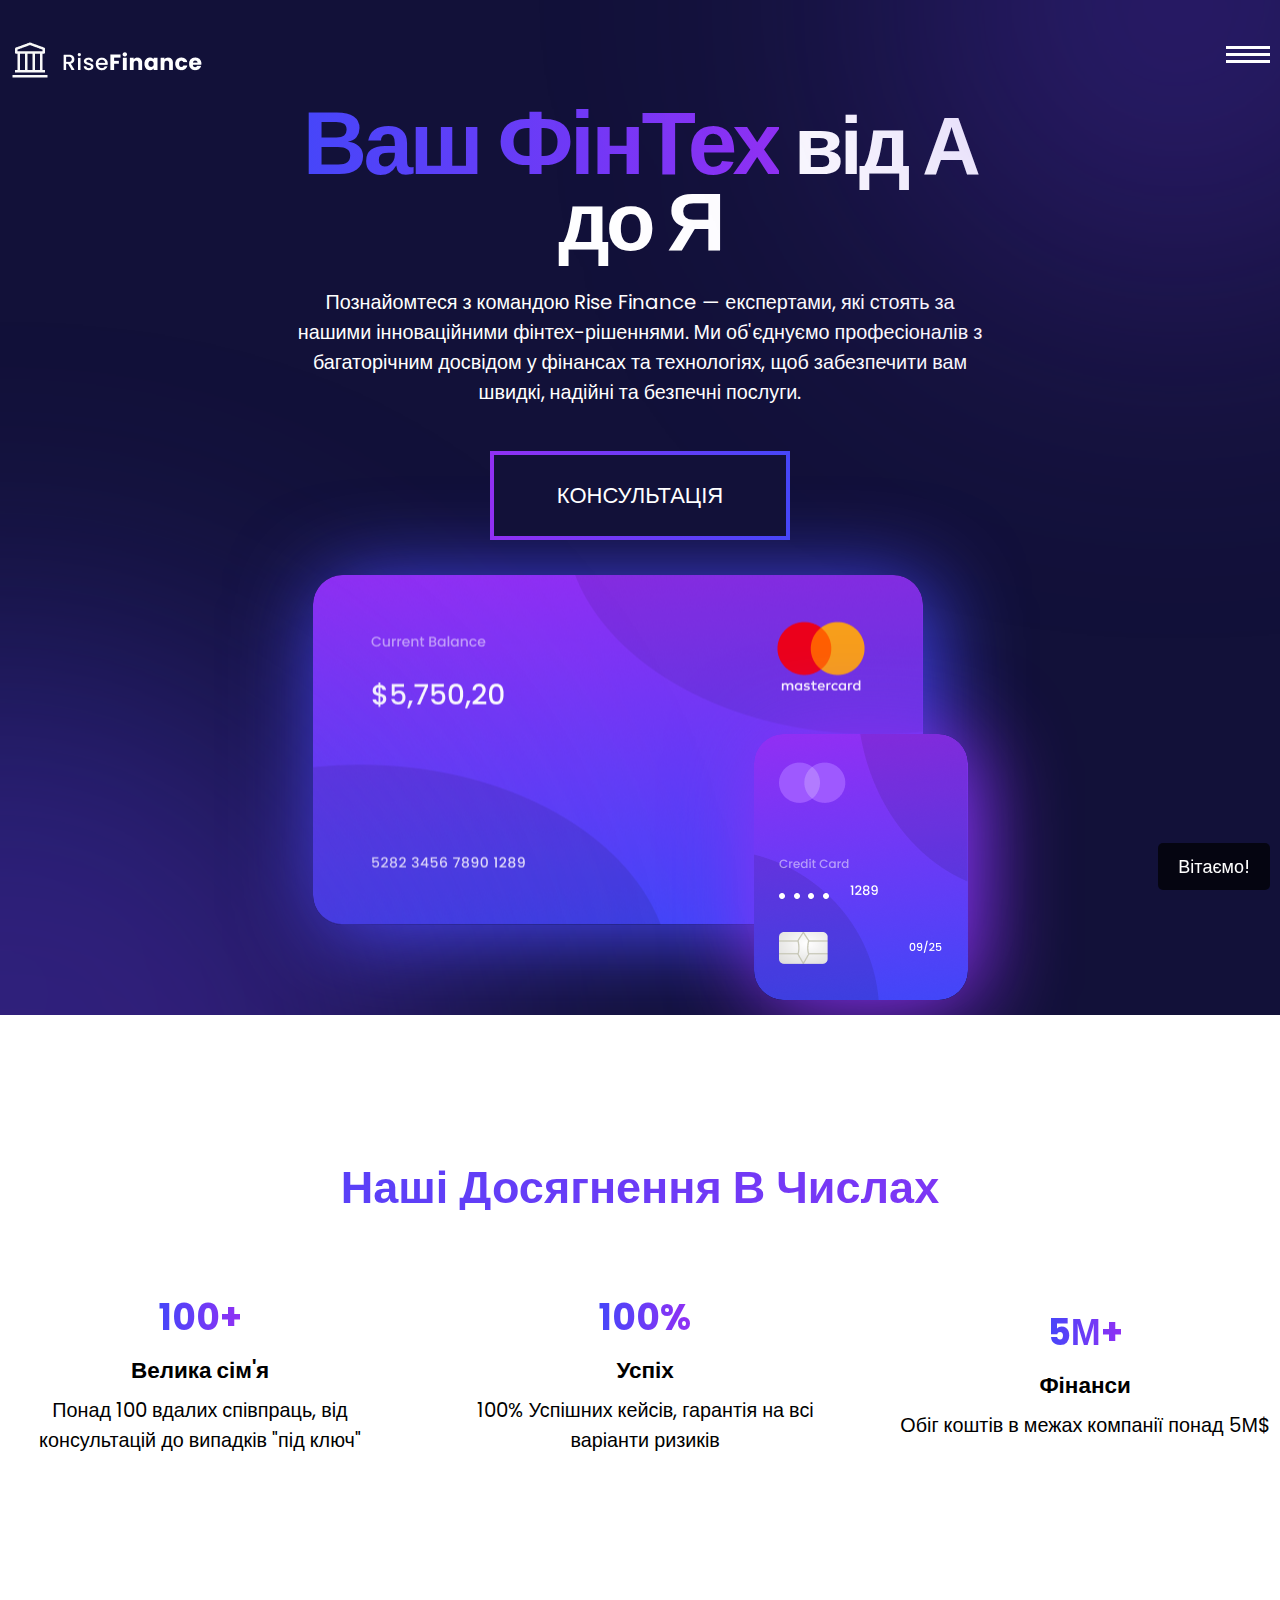
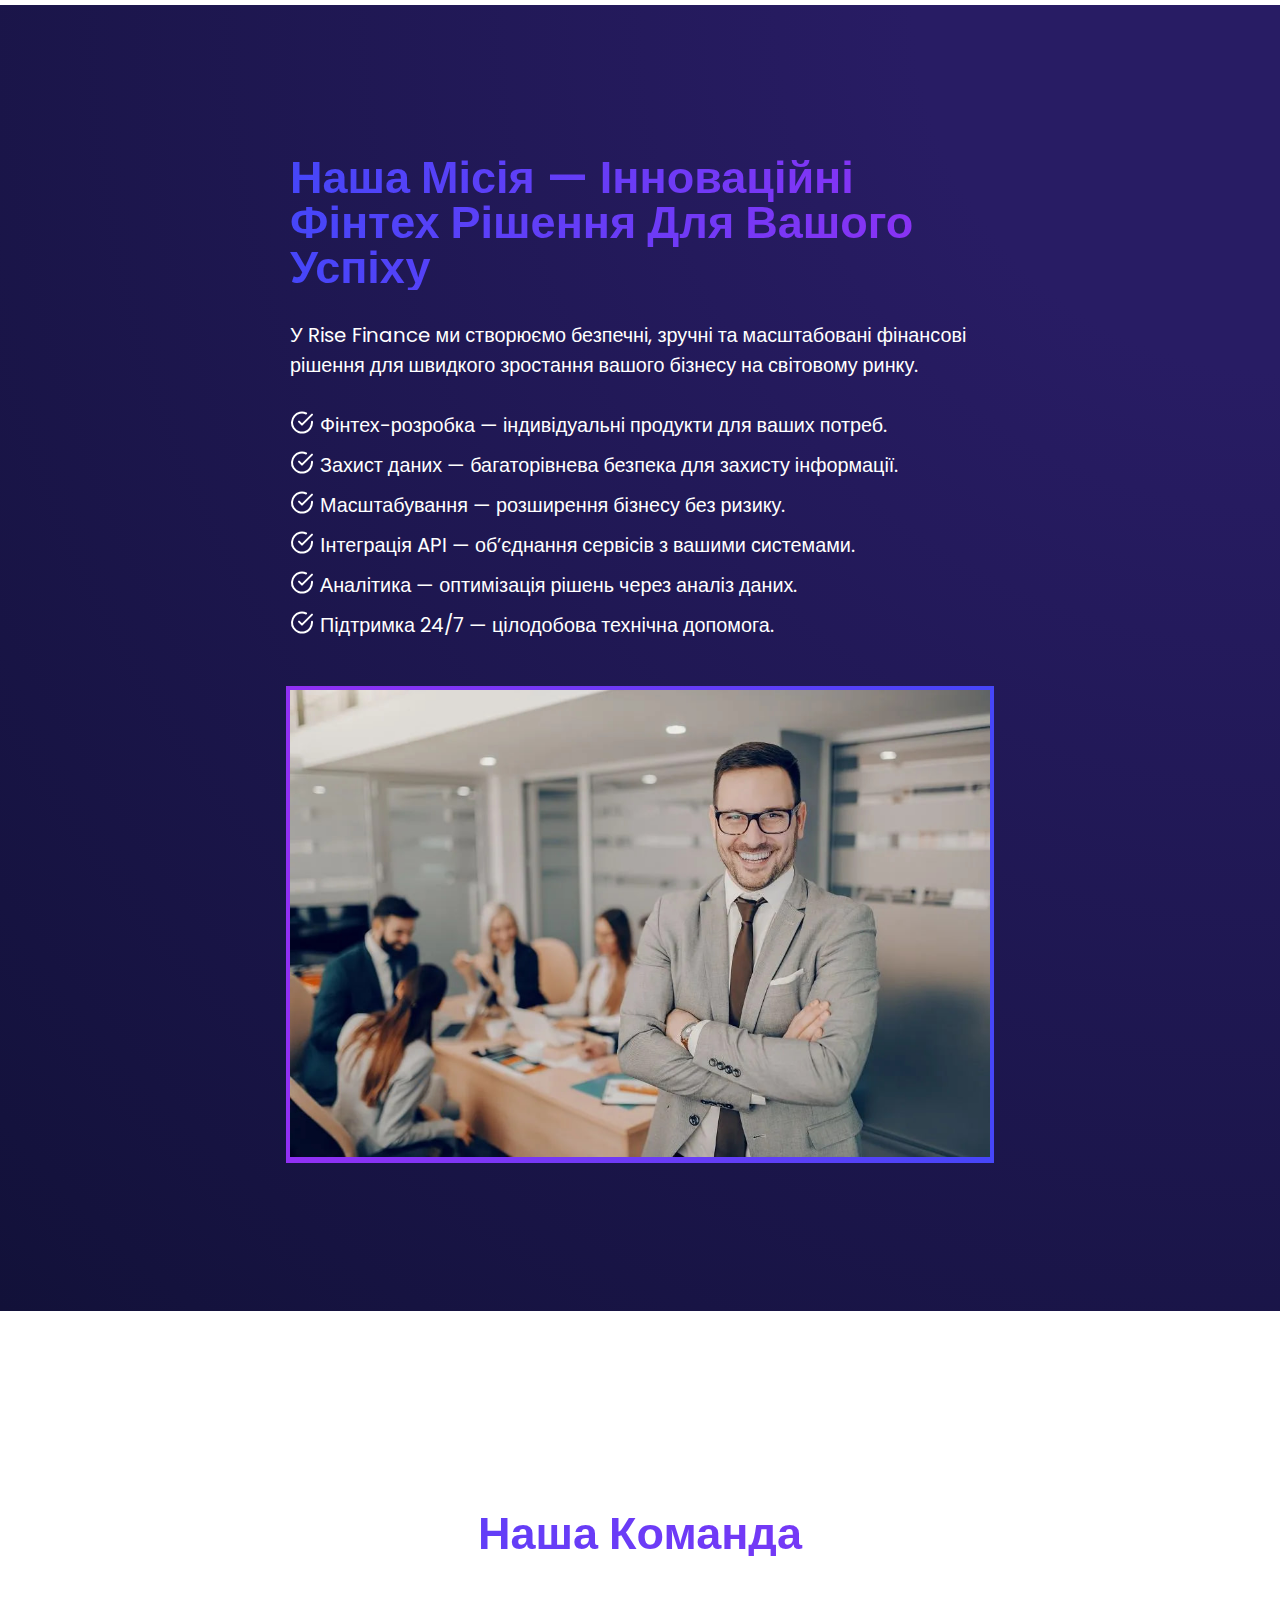
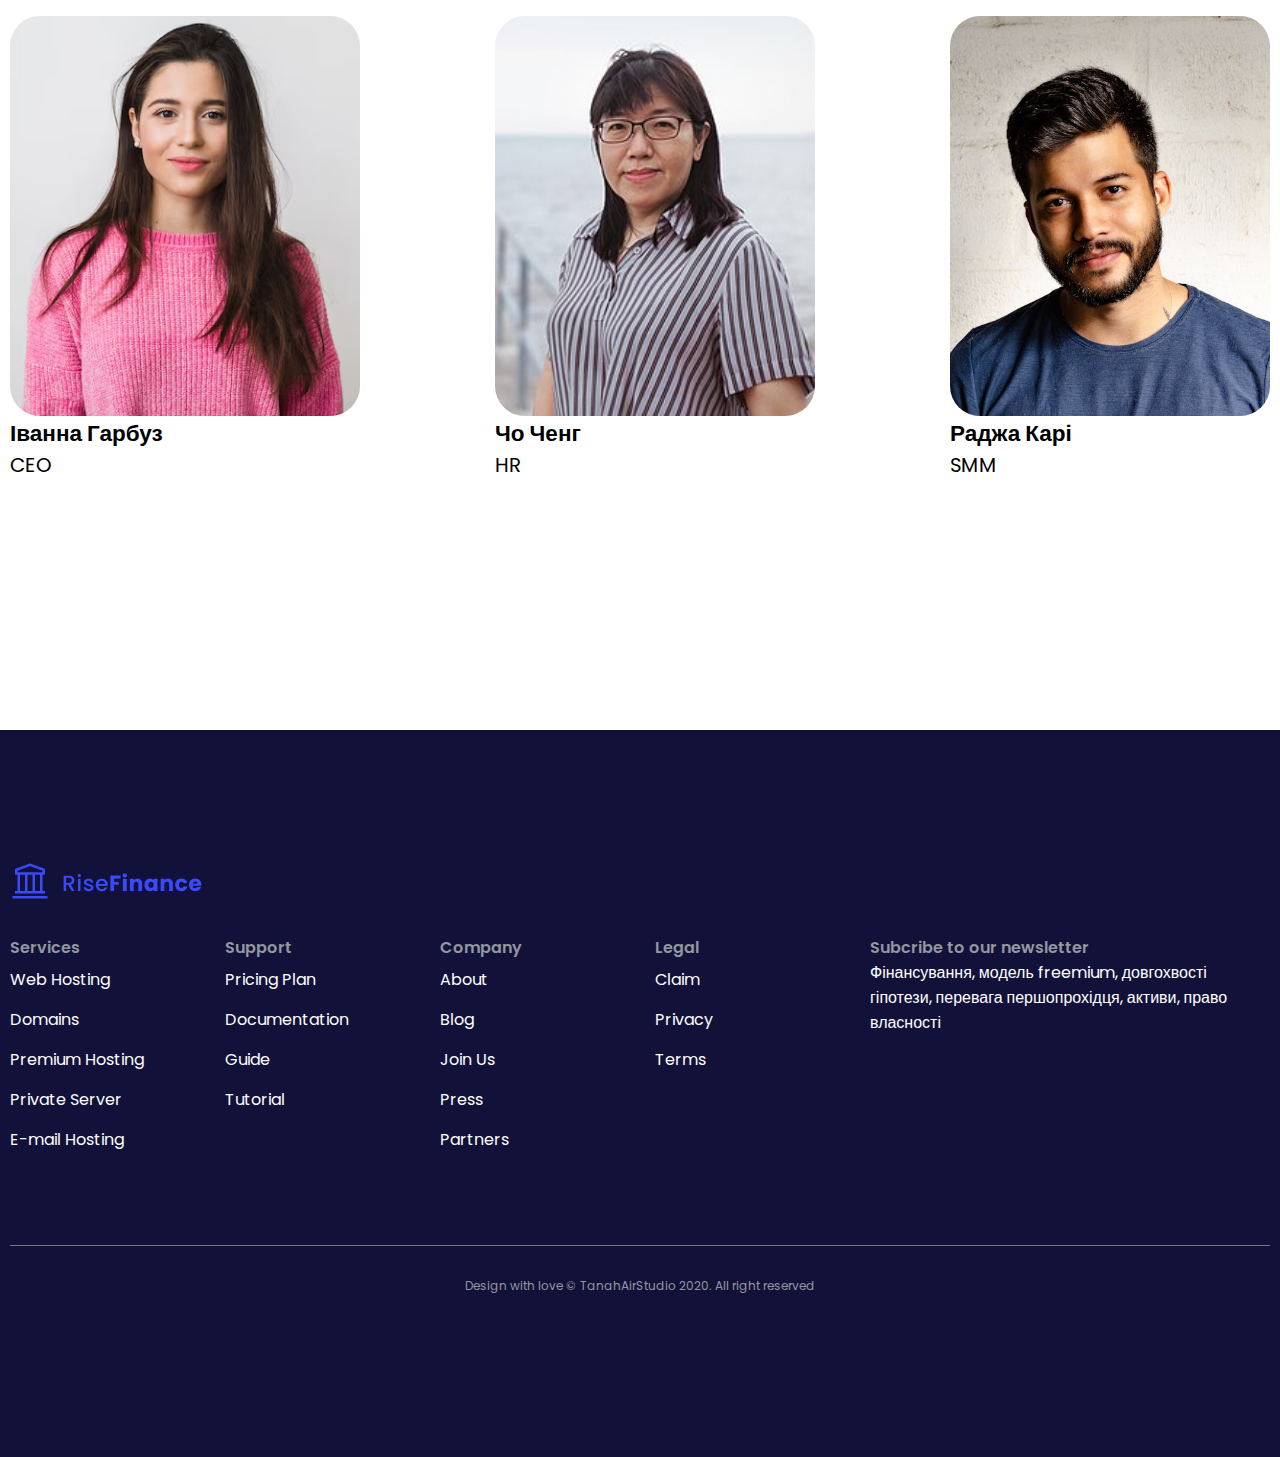
==== about.html @ 90b44704 "Add files via upload" ====
<!DOCTYPE html>
<html lang="uk">
<head>
    <meta charset="UTF-8">
    <meta name="viewport" content="width=device-width, initial-scale=1.0">
    <meta http-equiv="X-UA-Compatible" content="IE=edge">
    <meta
        name="description"
        content="На цій сторінці розміщена інформація про команду RiseFinance" />
    <link rel="stylesheet" href="styles/style.css">
    <link rel="stylesheet" href="https://cdn.jsdelivr.net/npm/swiper@11/swiper-bundle.min.css" />
    <link rel = "icon" type = "image/png" href = "favicon.ico">
    <title>RiseFinance - About</title>
</head>
<body>
    <nav class="nav-scroll">
        <div class="container">
            <img src="images/logo.png" alt="Logo of the RiseFinance" class="logo">
            <div class="burger">
                <svg>
                    <use height="17" width="44" class="burger-icon" href="images/icons.svg#burger"/>
                </svg>
            </div>
        </div>
        <ul class="nav-links">
            <li>
                <a href="index.html">
                    Home
                </a>
            </li>
            <li>
                <a href="about.html">
                    About
                </a>
            </li>
            <li>
                <a href="contacts.html">
                    Contacts
                </a>
            </li>
        </ul>
    </nav>
    <header>
        <div class="container">
            <div class="content">
                <h1><span class="highlight">Ваш ФінТех</span> від А до Я</h1>
                <p>Познайомтеся з командою Rise Finance — експертами, які стоять за нашими інноваційними фінтех-рішеннями. Ми об'єднуємо професіоналів з багаторічним досвідом у фінансах та технологіях, щоб забезпечити вам швидкі, надійні та безпечні послуги.</p>
                <a href="#" class="btn">консультація</a>
            </div>
            <div class="cards"></div>
        </div>
    </header>
    <main>
        <section id="numbers">
            <h2 class="highlight">Наші досягнення в числах</h2>
            <div class="container">
                <div class="card">
                    <p class="big-num highlight">100+</p>
                    <h4>Велика сім'я</h4>
                    <p>Понад 100 вдалих співпраць, від консультацій до випадків "під ключ"</p>
                </div>
                <div class="card">
                    <p class="big-num highlight">100%</p>
                    <h4>Успіх</h4>
                    <p>100% Успішних кейсів, гарантія на всі варіанти ризиків</p>
                </div>
                <div class="card">
                    <p class="big-num highlight">5М+</p>
                    <h4>Фінанси</h4>
                    <p>Обіг коштів в межах компанії понад 5М$</p>
                </div>
            </div>
        </section>
        <section id="mission">
            <div class="container">
                <div class="content">
                    <h2 class="highlight">Наша Місія — Інноваційні Фінтех Рішення для Вашого Успіху</h2>
                    <p>У Rise Finance ми створюємо безпечні, зручні та масштабовані фінансові рішення для швидкого зростання вашого бізнесу на світовому ринку.</p>
                    <ul>
                        <li>Фінтех-розробка — індивідуальні продукти для ваших потреб.</li>
                        <li>Захист даних — багаторівнева безпека для захисту інформації.</li>
                        <li>Масштабування — розширення бізнесу без ризику.</li>
                        <li>Інтеграція API — об’єднання сервісів з вашими системами.</li>
                        <li>Аналітика — оптимізація рішень через аналіз даних.</li>
                        <li>Підтримка 24/7 — цілодобова технічна допомога.</li>
                    </ul>
                </div>
                <div class="image-wrapper">
                    <img src="images/manage.jpg" alt="Наш менеджер Іван Котляревський">
                </div>
            </div>
        </section>
        <section id="team">
            <h2 class="highlight">Наша Команда</h2>
            <div class="container">
                <div class="card">
                    <div class="image-wrapper">
                        <img src="images/ivanna.avif" alt="Наша CEO Іванна Гарбуз">
                    </div>
                    <h4>Іванна Гарбуз</h4>
                    <p>CEO</p>
                </div>
                <div class="card">
                    <div class="image-wrapper">
                        <img src="images/cho.jpg" alt="Наша HR Чо Ченг">
                    </div>
                    <h4>Чо Ченг</h4>
                    <p>HR</p>
                </div>
                <div class="card">
                    <div class="image-wrapper">
                        <img src="images/raga.jpeg" alt="Наш SMM Раджа Карі">
                    </div>
                    <h4>Раджа Карі</h4>
                    <p>SMM</p>
                </div>
            </div>
        </section>
        <div class="indicator">
            <span id="indicator-text">Вітаємо!</span>
        </div>
    </main>
    <footer>
        <div class="container">
            <img src="images/logo_dark.png" alt="logo of RiseFinance">
            <div class="footer-table">
                <div class="col">
                    <p class="col-head">Services</p>
                    <a href="">Web Hosting</a>
                    <a href="">Domains</a>
                    <a href="">Premium Hosting</a>
                    <a href="">Private Server</a>
                    <a href="">E-mail Hosting</a>
                </div>
                <div class="col">
                    <p class="col-head">Support</p>
                    <a href="">Pricing Plan</a>
                    <a href="">Documentation</a>
                    <a href="">Guide</a>
                    <a href="">Tutorial</a>
                </div>
                <div class="col">
                    <p class="col-head">Company</p>
                    <a href="">About</a>
                    <a href="">Blog</a>
                    <a href="">Join Us</a>
                    <a href="">Press</a>
                    <a href="">Partners</a>
                </div>
                <div class="col">
                    <p class="col-head">Legal</p>
                    <a href="">Claim</a>
                    <a href="">Privacy</a>
                    <a href="">Terms</a>
                </div>
                <div class="col">
                    <p class="col-head">Subcribe to our newsletter</p>
                    <p>Фінансування, модель freemium, довгохвості гіпотези, перевага першопрохідця, активи, право власності</p>
                </div>
            </div>
            <p class="copyright">
                Design with love © TanahAirStudio 2020. All right reserved
            </p>
        </div>
    </footer>
    <script src="js/script.js"></script>
</body>
</html>
---- styles/style.css ----
@import url("https://fonts.googleapis.com/css2?family=DM+Sans:ital,opsz,wght@0,9..40,100..1000;1,9..40,100..1000&family=Josefin+Sans:ital,wght@0,100..700;1,100..700&family=Montserrat:ital,wght@0,100..900;1,100..900&family=PT+Sans:ital,wght@0,400;0,700;1,400;1,700&family=Poppins:ital,wght@0,100;0,200;0,300;0,400;0,500;0,600;0,700;0,800;0,900;1,100;1,200;1,300;1,400;1,500;1,600;1,700;1,800;1,900&family=Roboto+Serif:ital,opsz,wght@0,8..144,100..900;1,8..144,100..900&display=swap");
.logo {
  max-width: 201px;
  width: 80%;
}

nav {
  z-index: 1000;
  position: fixed;
  top: 0;
  right: 0;
  left: 0;
  padding: 30px 0;
  height: 100px;
  -webkit-transition: 0.5s all ease-in-out;
  transition: 0.5s all ease-in-out;
  color: #fff;
}
nav .container {
  display: -webkit-box;
  display: -ms-flexbox;
  display: flex;
  -webkit-box-pack: justify;
      -ms-flex-pack: justify;
          justify-content: space-between;
  -webkit-box-align: center;
      -ms-flex-align: center;
          align-items: center;
}

.scrolled {
  background-color: #121139;
}

.nav-links {
  position: absolute;
  height: 100vh;
  top: 100px;
  right: 0;
  display: -webkit-box;
  display: -ms-flexbox;
  display: flex;
  -webkit-box-orient: vertical;
  -webkit-box-direction: normal;
      -ms-flex-direction: column;
          flex-direction: column;
  -webkit-box-align: center;
      -ms-flex-align: center;
          align-items: center;
  -webkit-box-pack: center;
      -ms-flex-pack: center;
          justify-content: center;
  gap: 20px;
  width: 25%;
  max-width: 250px;
  min-width: 200px;
  border-radius: 20px;
  -webkit-transform: translateX(100%);
          transform: translateX(100%);
  -webkit-transition: -webkit-transform 0.5s ease-in;
  transition: -webkit-transform 0.5s ease-in;
  transition: transform 0.5s ease-in;
  transition: transform 0.5s ease-in, -webkit-transform 0.5s ease-in;
  list-style: none;
}
.nav-links li {
  opacity: 0;
}
.nav-links a {
  color: #fff;
  text-decoration: none;
  font-size: 20px;
}

.burger {
  display: block;
  cursor: pointer;
  max-height: 40px;
}
.burger svg {
  max-height: 24px;
  max-width: 44px;
}

.nav-active {
  -webkit-transform: translateX(0%);
          transform: translateX(0%);
  z-index: 100;
  background-color: rgba(18, 17, 57, 0.3);
  -webkit-backdrop-filter: blur(50px);
          backdrop-filter: blur(50px);
  -webkit-box-shadow: 0px 0px 60px 10px rgba(18, 17, 57, 0.8);
          box-shadow: 0px 0px 60px 10px rgba(18, 17, 57, 0.8);
}
.nav-active li {
  opacity: 1;
}

* {
  padding: 0;
  margin: 0;
  -webkit-box-sizing: border-box;
          box-sizing: border-box;
}

html {
  font-size: 9px;
  overflow-x: hidden;
}

body {
  overflow-x: hidden;
  font-family: "Poppins", sans-serif;
}

.container {
  max-width: 152rem;
  margin: 0 auto;
  padding: 10px;
}

h1 {
  font-size: 9rem;
  line-height: 8.5rem;
  letter-spacing: -0.4rem;
  font-weight: 600;
}
h1 .highlight {
  font-size: 9.9rem;
}

h2 {
  font-size: 5rem;
  line-height: 5rem;
  font-weight: 600;
  text-transform: capitalize;
}

h3 {
  font-size: 3rem;
  font-weight: 600;
}

h4 {
  font-size: 2.5rem;
  font-weight: 600;
}

p, li {
  font-size: 2.2rem;
}

.btn {
  z-index: 100;
  display: inline-block;
  position: relative;
  text-decoration: none;
  color: #fff;
  font-size: 22px;
  text-transform: uppercase;
  padding: 24px 63px;
  margin: 10px auto;
}
.btn::before {
  display: block;
  position: absolute;
  top: -4px;
  left: -4px;
  right: -4px;
  bottom: -4px;
  z-index: -3;
  content: "";
  background: -webkit-gradient(linear, right top, left top, from(#4646F9), to(#9130F4));
  background: linear-gradient(-90deg, #4646F9, #9130F4);
}
.btn::after {
  position: absolute;
  top: 0;
  left: 0;
  z-index: -2;
  content: "";
  width: 100%;
  height: 100%;
  background-color: #121139;
}

.submit {
  position: relative;
  width: 250px;
  height: 60px;
}
.submit input {
  position: relative;
  z-index: 100;
  width: 100%;
  height: 100%;
  background-color: transparent;
  border: none;
  outline: none;
  color: #fff;
  font-size: 24px;
}
.submit::before {
  display: block;
  position: absolute;
  top: -4px;
  left: -4px;
  right: -4px;
  bottom: -4px;
  z-index: -3;
  content: "";
  background: -webkit-gradient(linear, right top, left top, from(#4646F9), to(#9130F4));
  background: linear-gradient(-90deg, #4646F9, #9130F4);
}
.submit::after {
  position: absolute;
  top: 0;
  left: 0;
  z-index: 1;
  color: #fff;
  content: "";
  width: 100%;
  height: 100%;
  background-color: #121139;
}

header {
  background-color: #121139;
  position: relative;
  min-height: 1000px;
  color: #fff;
  overflow: hidden;
}
header::after {
  content: "";
  position: absolute;
  display: none;
  width: 881px;
  height: 881px;
  background: linear-gradient(177.23deg, rgba(66, 62, 224, 0.4) -13.49%, rgba(129, 45, 226, 0.4) 109.75%);
  -webkit-filter: blur(150px);
          filter: blur(150px);
  border-radius: 50%;
  bottom: -50%;
  -webkit-transform: translateX(-50%);
          transform: translateX(-50%);
}
header::before {
  content: "";
  position: absolute;
  display: none;
  width: 510px;
  height: 510px;
  background: linear-gradient(177.23deg, rgba(66, 62, 224, 0.4) -13.49%, rgba(129, 45, 226, 0.4) 109.75%);
  -webkit-filter: blur(185.5px);
          filter: blur(185.5px);
  border-radius: 50%;
  top: 0;
  right: 0;
  -webkit-transform: translate(30%, -50%);
          transform: translate(30%, -50%);
}
header .container {
  padding-top: 100px;
  min-height: 1015px;
  display: -webkit-box;
  display: -ms-flexbox;
  display: flex;
  -webkit-box-align: center;
      -ms-flex-align: center;
          align-items: center;
  -ms-flex-wrap: wrap;
      flex-wrap: wrap;
  gap: 20px;
  -webkit-box-pack: center;
      -ms-flex-pack: center;
          justify-content: center;
}
header .container .content {
  width: 100%;
  max-width: 700px;
  text-align: center;
}
header .container .content p {
  margin: 26px 0 38px;
}
header .container .cards {
  width: 655px;
  height: 425px;
  position: relative;
}
header .container .cards::before {
  content: "";
  display: block;
  position: absolute;
  top: 0;
  left: 0;
  width: 610px;
  height: 350px;
  border-radius: 30px;
  background: url(../images/card-lg.png);
  background-repeat: no-repeat;
  background-position: center;
  -webkit-box-shadow: 9px 9px 90px 0px #4646F9;
          box-shadow: 9px 9px 90px 0px #4646F9;
}
header .container .cards::after {
  content: "";
  display: block;
  position: absolute;
  bottom: 0;
  right: 0;
  width: 214px;
  height: 266px;
  border-radius: 30px;
  background: url(../images/card-sm.png);
  background-repeat: no-repeat;
  background-position: center;
  -webkit-box-shadow: 9px 9px 90px 0px #9130F4;
          box-shadow: 9px 9px 90px 0px #9130F4;
}

.partners {
  width: 100%;
  display: -webkit-box;
  display: -ms-flexbox;
  display: flex;
  -ms-flex-wrap: wrap;
      flex-wrap: wrap;
  -webkit-box-pack: justify;
      -ms-flex-pack: justify;
          justify-content: space-between;
  gap: 20px;
  margin-bottom: 115px;
}
.partners :nth-child(1) {
  width: 236px;
  height: 60px;
  background-position: -10px -10px;
}
.partners :nth-child(2) {
  width: 100px;
  height: 51px;
  background-position: -10px -90px;
}
.partners :nth-child(3) {
  width: 119px;
  height: 30px;
  background-position: -10px -161px;
}
.partners :nth-child(4) {
  width: 100px;
  height: 51px;
  background-position: -130px -90px;
}
.partners div {
  background-image: url(../images/logo_sprites.png);
}

.highlight {
  background: -webkit-gradient(linear, left top, right top, from(#4646F9), to(#9130F4));
  background: linear-gradient(90deg, #4646F9, #9130F4);
  -webkit-background-clip: text;
          background-clip: text;
  color: transparent;
}

#consulting {
  text-align: center;
  overflow: hidden;
}
#consulting .container {
  display: -webkit-box;
  display: -ms-flexbox;
  display: flex;
  -webkit-box-orient: vertical;
  -webkit-box-direction: normal;
      -ms-flex-direction: column;
          flex-direction: column;
  -webkit-box-align: center;
      -ms-flex-align: center;
          align-items: center;
  gap: 34px;
  margin: 80px auto 175px;
}
#consulting .container h2 {
  max-width: 725px;
}
#consulting .container p {
  max-width: 510px;
}
#consulting .container .image-wrapper {
  width: 100%;
  max-width: 960px;
  margin-top: 20px;
  position: relative;
}
#consulting .container .image-wrapper img {
  width: 100%;
}
#consulting .container .image-wrapper::before {
  z-index: -1;
  content: "";
  display: block;
  position: absolute;
  width: 100%;
  height: 100%;
  right: -16px;
  bottom: -26px;
  background: linear-gradient(177.23deg, #423EE0 -13.49%, #812DE2 109.75%);
  -webkit-filter: blur(45px);
          filter: blur(45px);
  border-radius: 30px;
}

#delivering {
  position: relative;
  background-color: #121139;
  color: #fff;
  z-index: -10;
  padding: 50px 20px 125px;
  overflow: hidden;
}
#delivering::after {
  content: "";
  position: absolute;
  display: block;
  width: 1050px;
  height: 1050px;
  background: linear-gradient(177.23deg, rgba(66, 62, 224, 0.4) -13.49%, rgba(129, 45, 226, 0.4) 109.75%);
  -webkit-filter: blur(150px);
          filter: blur(150px);
  border-radius: 50%;
  top: -50%;
  right: 0;
  -webkit-transform: translateX(40%);
          transform: translateX(40%);
}
#delivering h2 {
  max-width: 665px;
  text-align: center;
  margin: 50px auto;
}
#delivering h3 {
  letter-spacing: -0.4rem;
}
#delivering .container {
  display: -webkit-box;
  display: -ms-flexbox;
  display: flex;
  -ms-flex-wrap: wrap;
      flex-wrap: wrap;
  -webkit-box-pack: center;
      -ms-flex-pack: center;
          justify-content: center;
  -webkit-box-align: center;
      -ms-flex-align: center;
          align-items: center;
}
#delivering .container .image-wrapper {
  border-radius: 30px;
  max-width: 360px;
  width: 100%;
  -webkit-box-shadow: 9px 9px 90px 0px #9130F4;
          box-shadow: 9px 9px 90px 0px #9130F4;
  margin: 20px auto;
}
#delivering .container .image-wrapper img {
  width: 100%;
}
#delivering .container .content {
  max-width: 820px;
  padding: 0 70px;
}
#delivering .container .content p {
  margin: 22px 0 80px;
}
#delivering .container .content ol {
  counter-reset: item;
  display: -webkit-box;
  display: -ms-flexbox;
  display: flex;
  -webkit-box-orient: vertical;
  -webkit-box-direction: normal;
      -ms-flex-direction: column;
          flex-direction: column;
  gap: 80px;
  -webkit-box-align: center;
      -ms-flex-align: center;
          align-items: center;
  -ms-flex-wrap: wrap;
      flex-wrap: wrap;
}
#delivering .container .content ol li {
  position: relative;
  padding: 110px 0 33px;
  display: inline-block;
  text-align: center;
  width: 198px;
  height: 168px;
  background-color: #1C1A50;
  border-radius: 30px;
}
#delivering .container .content ol li svg {
  width: 70px;
  height: 70px;
  position: absolute;
  top: 16px;
  left: 50%;
  -webkit-transform: translateX(-50%);
          transform: translateX(-50%);
}
#delivering .container .content ol li::before {
  position: absolute;
  bottom: -55%;
  left: 50%;
  -webkit-transform: translateX(-50%);
          transform: translateX(-50%);
  display: inline-block;
  content: counter(item) "";
  counter-increment: item;
  font-size: 9rem;
  font-weight: 600;
  background: -webkit-gradient(linear, left top, right top, from(#4646F9), to(#9130F4));
  background: linear-gradient(90deg, #4646F9, #9130F4);
  -webkit-background-clip: text;
          background-clip: text;
  color: transparent;
}
#delivering .container .content ol li::after {
  display: block;
  position: absolute;
  top: -2px;
  left: -2px;
  right: -2px;
  bottom: -2px;
  z-index: -1;
  content: "";
  background: -webkit-gradient(linear, right top, left top, from(#4646F9), to(#9130F4));
  background: linear-gradient(-90deg, #4646F9, #9130F4);
  border-radius: 30px;
}

#cases {
  position: relative;
  padding: 135px 10px 250px;
}
#cases h2 {
  margin: 0 auto 44px;
  text-align: center;
}
#cases > p {
  text-align: center;
  margin-bottom: 136px;
}
#cases .container {
  display: -webkit-box;
  display: -ms-flexbox;
  display: flex;
  -webkit-box-pack: justify;
      -ms-flex-pack: justify;
          justify-content: space-between;
  gap: 113px;
  -webkit-box-align: center;
      -ms-flex-align: center;
          align-items: center;
  -ms-flex-wrap: wrap;
      flex-wrap: wrap;
}
#cases .container ul {
  display: -webkit-box;
  display: -ms-flexbox;
  display: flex;
  -webkit-box-orient: vertical;
  -webkit-box-direction: normal;
      -ms-flex-direction: column;
          flex-direction: column;
  gap: 40px;
  margin: 0 auto;
  width: 100%;
  max-width: 485px;
}
#cases .container ul li {
  position: relative;
  text-align: center;
  list-style: none;
  max-width: 485px;
  width: 100%;
  padding: 43px 0;
  color: #fff;
  background-color: #1C1A50;
  border-radius: 30px;
}
#cases .container ul li::after {
  display: block;
  position: absolute;
  top: -2px;
  left: -2px;
  right: -2px;
  bottom: -2px;
  z-index: -1;
  content: "";
  background: -webkit-gradient(linear, right top, left top, from(#4646F9), to(#9130F4));
  background: linear-gradient(-90deg, #4646F9, #9130F4);
  border-radius: 30px;
}
#cases .container .content {
  color: #fff;
  background: radial-gradient(circle at left bottom, rgb(40, 28, 100) 20%, rgb(18, 17, 57) 100%);
  width: 100%;
  max-width: 919px;
  padding: 50px 70px;
  border-radius: 30px;
  position: relative;
}
#cases .container .content::before {
  z-index: 100;
  content: "";
  position: absolute;
  right: 0;
  top: 50%;
  -webkit-transform: translate(50%, -50%);
          transform: translate(50%, -50%);
  display: none;
  width: 325px;
  height: 590px;
  background: url(../images/mockup.png);
  background-repeat: no-repeat;
  background-position: center;
}
#cases .container .content .btn::after {
  z-index: -1;
  background: linear-gradient(70deg, #281c64 70%, rgba(18, 17, 57, 0.9) 100%);
}
#cases .container .content p {
  margin: 60px 0;
  max-width: 480px;
}
#cases .container .content img {
  position: absolute;
  -webkit-transform: rotate(90deg) !important;
          transform: rotate(90deg) !important;
  width: 725px;
  left: 30%;
  top: 40%;
  opacity: 0.3;
}

.right-light {
  overflow: hidden;
  position: relative;
}
.right-light::after {
  opacity: 0;
  content: "";
  position: absolute;
  display: block;
  width: 940px;
  height: 940px;
  background: linear-gradient(177.23deg, rgba(66, 62, 224, 0.71) -13.49%, #4829A5 109.75%);
  -webkit-filter: blur(450px);
          filter: blur(450px);
  border-radius: 50%;
  top: 50%;
  right: 0;
  -webkit-transform: translate(50%, -50%);
          transform: translate(50%, -50%);
}

#finance {
  padding: 100px 10px 140px;
  background-color: #121139;
  color: #fff;
  position: relative;
  z-index: -1;
  overflow: hidden;
  overflow-x: hidden;
}
#finance h2 {
  text-align: center;
}
#finance p {
  max-width: 850px;
  text-align: center;
  margin: 70px auto;
}
#finance .content {
  position: relative;
  margin: 0 auto;
  width: 90%;
  height: 500px;
  display: -webkit-box;
  display: -ms-flexbox;
  display: flex;
  -webkit-box-orient: vertical;
  -webkit-box-direction: normal;
      -ms-flex-direction: column;
          flex-direction: column;
  gap: 78px;
}
#finance .content::before {
  content: url(../images/iMac.png);
  opacity: 0;
  position: absolute;
  top: 50%;
  left: 50%;
  -webkit-transform: translate(-50%, -50%);
          transform: translate(-50%, -50%);
  z-index: -1;
}
#finance .content li {
  position: absolute;
  text-align: center;
  list-style: none;
  max-width: 485px;
  width: 100%;
  padding: 43px 0;
  color: #fff;
  background-color: #1C1A50;
  border-radius: 30px;
}
#finance .content li:nth-child(1) {
  top: 0;
  right: 0;
}
#finance .content li:nth-child(2) {
  top: 191px;
  left: 0;
}
#finance .content li:nth-child(3) {
  bottom: 0;
  right: 0;
}
#finance .content li::after {
  display: block;
  position: absolute;
  top: -2px;
  left: -2px;
  right: -2px;
  bottom: -2px;
  z-index: -1;
  content: "";
  background: -webkit-gradient(linear, right top, left top, from(#4646F9), to(#9130F4));
  background: linear-gradient(-90deg, #4646F9, #9130F4);
  border-radius: 30px;
}
#finance::after {
  opacity: 0;
  content: "";
  position: absolute;
  display: block;
  width: 1250px;
  height: 1250px;
  background: linear-gradient(177.23deg, rgba(66, 62, 224, 0.71) -13.49%, #4829A5 109.75%);
  -webkit-filter: blur(450px);
          filter: blur(450px);
  border-radius: 50%;
  bottom: 0;
  left: 0;
  -webkit-transform: translate(-50%, 50%);
          transform: translate(-50%, 50%);
}

#numbers {
  text-align: center;
  padding-top: 150px;
}
#numbers .container {
  padding: 80px 10px 150px;
  display: -webkit-box;
  display: -ms-flexbox;
  display: flex;
  -webkit-box-orient: vertical;
  -webkit-box-direction: normal;
      -ms-flex-direction: column;
          flex-direction: column;
  -webkit-box-align: center;
      -ms-flex-align: center;
          align-items: center;
  gap: 20px;
  -webkit-box-pack: justify;
      -ms-flex-pack: justify;
          justify-content: space-between;
}
#numbers .container .card {
  display: -webkit-box;
  display: -ms-flexbox;
  display: flex;
  -webkit-box-orient: vertical;
  -webkit-box-direction: normal;
      -ms-flex-direction: column;
          flex-direction: column;
  gap: 8px;
  -webkit-box-align: center;
      -ms-flex-align: center;
          align-items: center;
  text-align: center;
}
#numbers .container .card .big-num {
  font-size: 4rem;
  font-weight: 700;
}
#numbers .container .card p {
  max-width: 380px;
}

#mission {
  position: relative;
  z-index: -10;
  background: radial-gradient(circle at right top, rgb(40, 28, 100) 20%, rgb(18, 17, 57) 100%);
  color: #fff;
}
#mission .container {
  display: -webkit-box;
  display: -ms-flexbox;
  display: flex;
  -webkit-box-pack: center;
      -ms-flex-pack: center;
          justify-content: center;
  -webkit-box-align: center;
      -ms-flex-align: center;
          align-items: center;
  -ms-flex-wrap: wrap;
      flex-wrap: wrap;
  gap: 50px;
  padding: 150px 10px;
}
#mission .container .content {
  max-width: 700px;
}
#mission .container .content p {
  padding: 30px 0;
}
#mission .container .content ul {
  display: -webkit-box;
  display: -ms-flexbox;
  display: flex;
  -webkit-box-orient: vertical;
  -webkit-box-direction: normal;
      -ms-flex-direction: column;
          flex-direction: column;
  gap: 10px;
  margin-left: 30px;
}
#mission .container .content ul li {
  position: relative;
  list-style: none;
}
#mission .container .content ul li::before {
  content: url(../images/check.svg);
  position: absolute;
  left: -30px;
  top: 50%;
  -webkit-transform: translateY(-45%);
          transform: translateY(-45%);
}
#mission .container .image-wrapper {
  position: relative;
  max-width: 700px;
  width: 100%;
}
#mission .container .image-wrapper img {
  width: 100%;
}
#mission .container .image-wrapper::after {
  display: block;
  position: absolute;
  top: -4px;
  left: -4px;
  right: -4px;
  bottom: -2px;
  z-index: -1;
  content: "";
  background: -webkit-gradient(linear, right top, left top, from(#4646F9), to(#9130F4));
  background: linear-gradient(-90deg, #4646F9, #9130F4);
}

#team {
  padding-top: 200px;
}
#team h2 {
  margin: 0 auto 60px;
  text-align: center;
}
#team .container {
  display: -webkit-box;
  display: -ms-flexbox;
  display: flex;
  -webkit-box-orient: vertical;
  -webkit-box-direction: normal;
      -ms-flex-direction: column;
          flex-direction: column;
  -webkit-box-pack: justify;
      -ms-flex-pack: justify;
          justify-content: space-between;
  -webkit-box-align: center;
      -ms-flex-align: center;
          align-items: center;
  gap: 20px;
  padding: 0 10px 250px;
}
#team .container .card {
  text-align: left;
  max-width: 350px;
}
#team .container .card .image-wrapper {
  width: 100%;
  height: 400px;
}
#team .container .card .image-wrapper img {
  width: 100%;
  height: 100%;
  -o-object-fit: cover;
     object-fit: cover;
  border-radius: 30px;
}

.indicator {
  position: fixed;
  bottom: 10px;
  right: 10px;
  background-color: rgba(0, 0, 0, 0.7);
  color: #fff;
  padding: 10px 20px;
  border-radius: 5px;
  font-size: 18px;
}

footer {
  padding: 0 10px;
  background-color: #121139;
}
footer .container {
  padding: 131px 0;
}
footer .container p, footer .container a {
  font-size: 16px;
  color: #fff;
  text-decoration: none;
}
footer .container .footer-table {
  display: -webkit-box;
  display: -ms-flexbox;
  display: flex;
  -ms-flex-wrap: wrap;
      flex-wrap: wrap;
  -webkit-box-pack: justify;
      -ms-flex-pack: justify;
          justify-content: space-between;
  padding: 30px 0 85px;
  border-bottom: #71777D 1px solid;
}
footer .container .footer-table .col {
  display: -webkit-box;
  display: -ms-flexbox;
  display: flex;
  -webkit-box-orient: vertical;
  -webkit-box-direction: normal;
      -ms-flex-direction: column;
          flex-direction: column;
}
footer .container .footer-table .col a {
  line-height: 40px;
}
footer .container .footer-table .col .col-head {
  color: #92989F;
  font-weight: 600;
}
footer .container .footer-table .col:not(:last-child) {
  width: 191px;
}
footer .container .footer-table .col:last-child {
  width: 400px;
}
footer .container .copyright {
  margin: 31px auto;
  text-align: center;
  font-size: 12px;
  color: #92989F;
}

@media (min-width: 901px) {
  #delivering .container .content ol {
    -webkit-box-orient: horizontal;
    -webkit-box-direction: normal;
        -ms-flex-direction: row;
            flex-direction: row;
    gap: 40px;
  }
  #cases .container .content {
    padding: 280px 70px;
  }
  #cases .container .content::before {
    display: block;
  }
  header::before {
    display: block;
  }
  header::after {
    display: block;
  }
}
@media (min-width: 1064px) {
  #team .container {
    -webkit-box-orient: horizontal;
    -webkit-box-direction: normal;
        -ms-flex-direction: row;
            flex-direction: row;
  }
  #numbers .container {
    -webkit-box-orient: horizontal;
    -webkit-box-direction: normal;
        -ms-flex-direction: row;
            flex-direction: row;
  }
}
@media (min-width: 1440px) {
  .right-light::after {
    opacity: 1;
  }
  .container {
    padding: 0;
  }
  #delivering .container {
    -webkit-box-pack: justify;
        -ms-flex-pack: justify;
            justify-content: space-between;
  }
  #delivering h2 {
    margin: 125px auto 150px;
  }
  #delivering .image-wrapper {
    margin: 0 auto;
  }
  #finance::after {
    opacity: 1;
  }
  #finance .content {
    position: relative;
    margin: 0 auto;
    width: 1170px;
  }
  #finance .content::before {
    opacity: 1;
  }
}
@media (min-width: 1540px) {
  html {
    font-size: 10px;
  }
  header .container {
    -webkit-box-pack: justify;
        -ms-flex-pack: justify;
            justify-content: space-between;
  }
  header .container .content {
    text-align: left;
  }
  #cases .container ul {
    gap: 78px;
    margin: 0;
  }
}/*# sourceMappingURL=style.css.map */
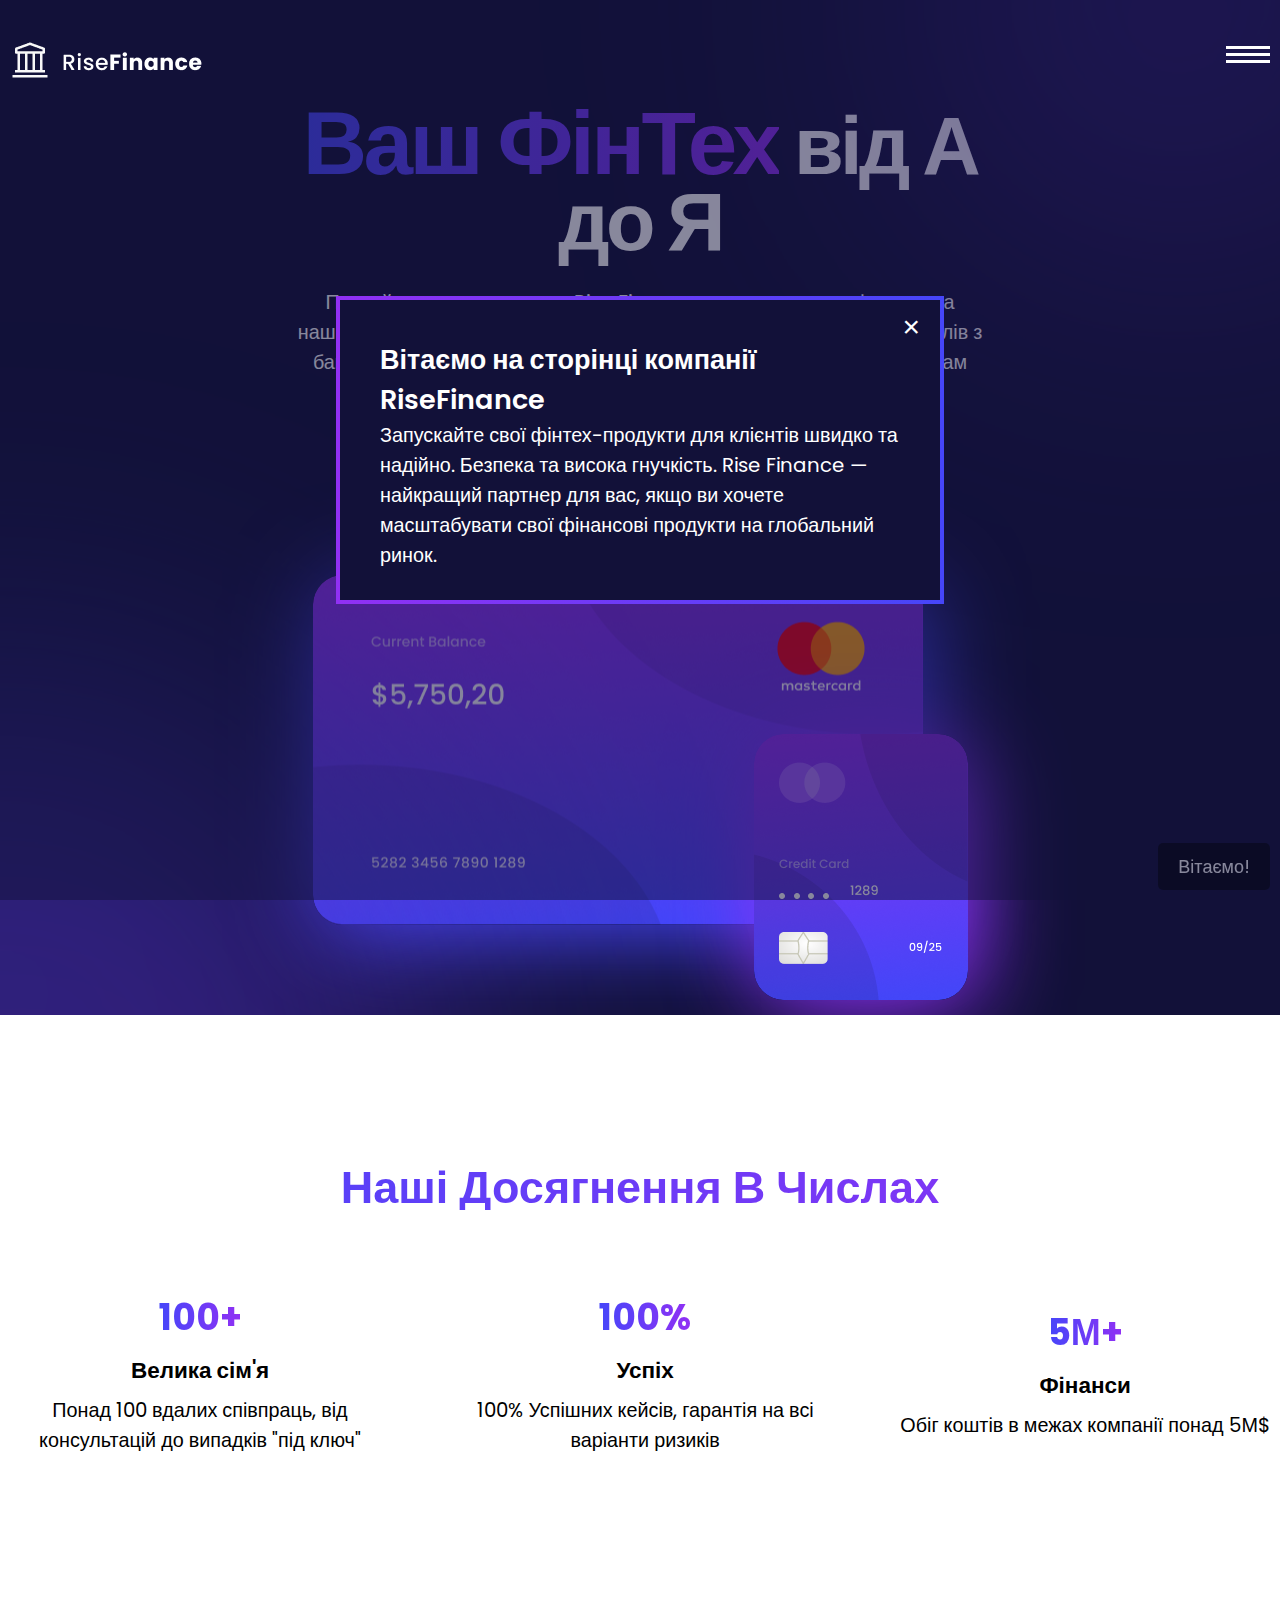
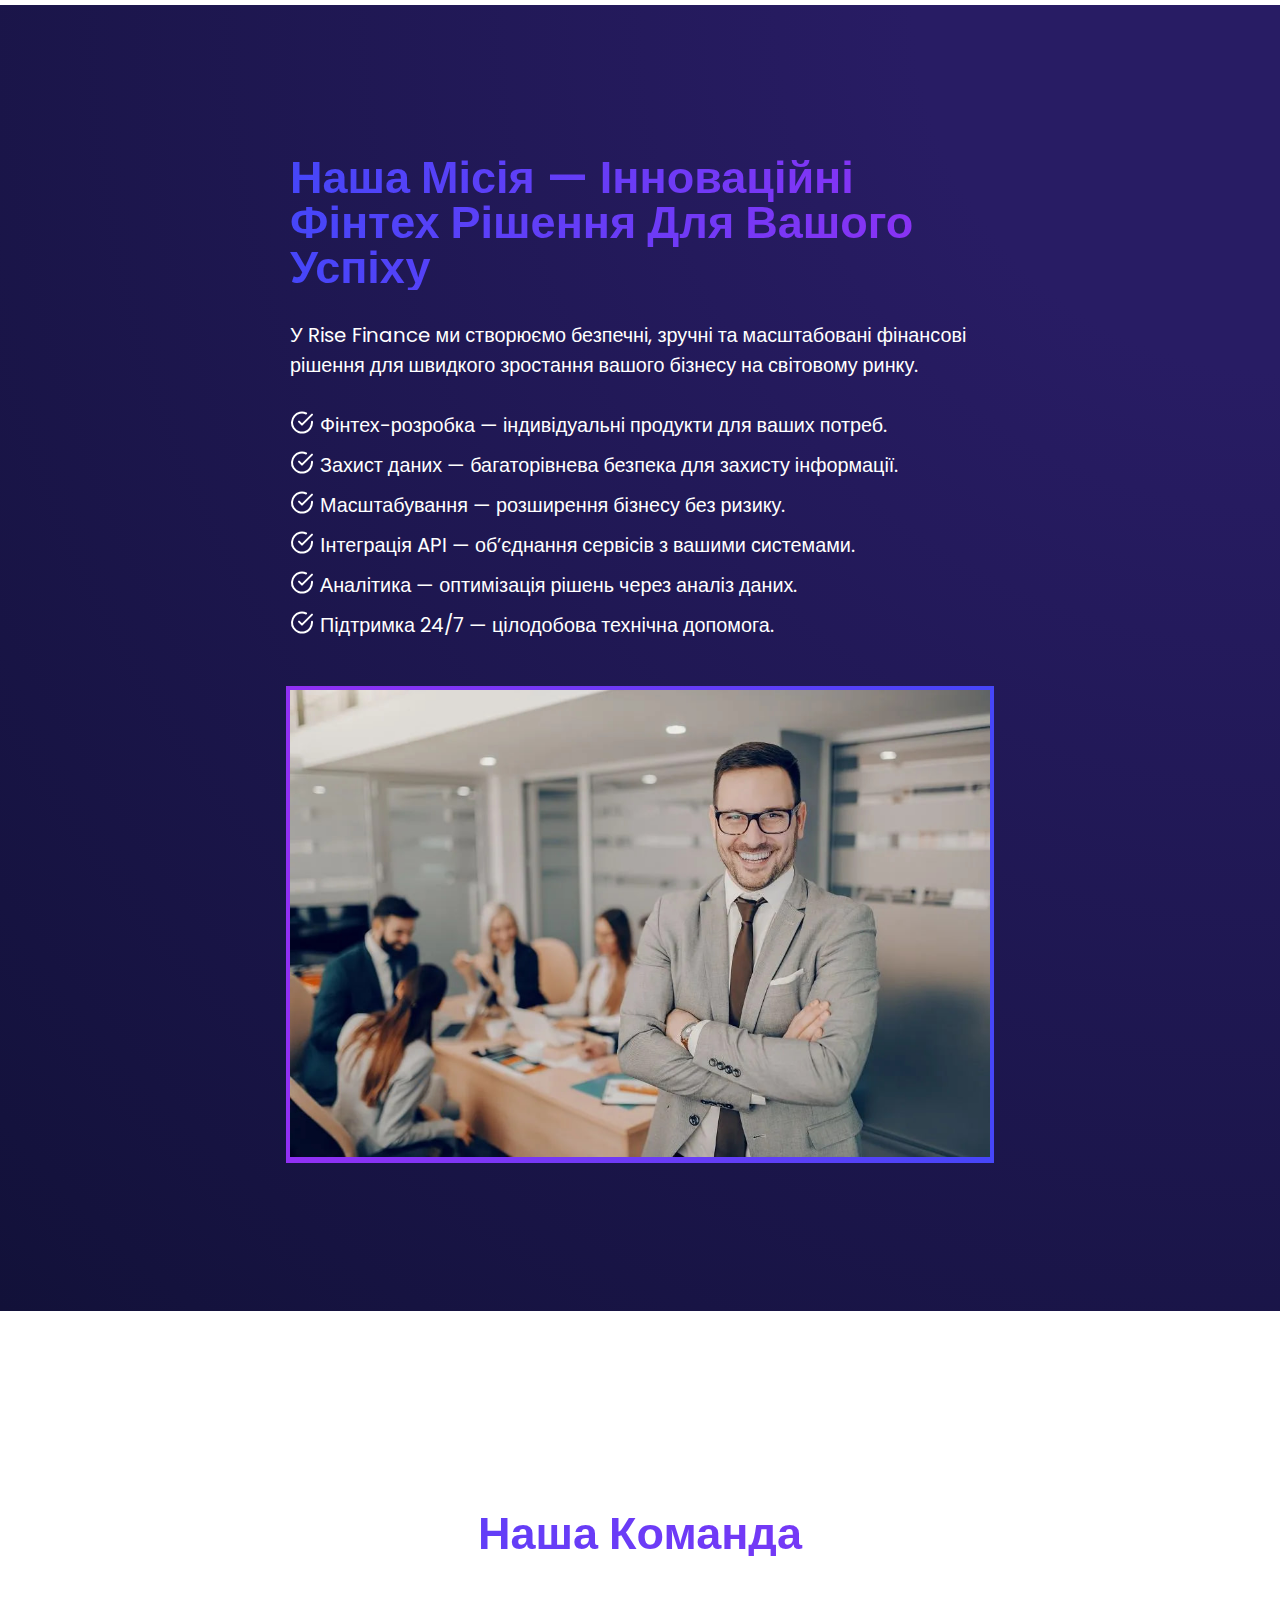
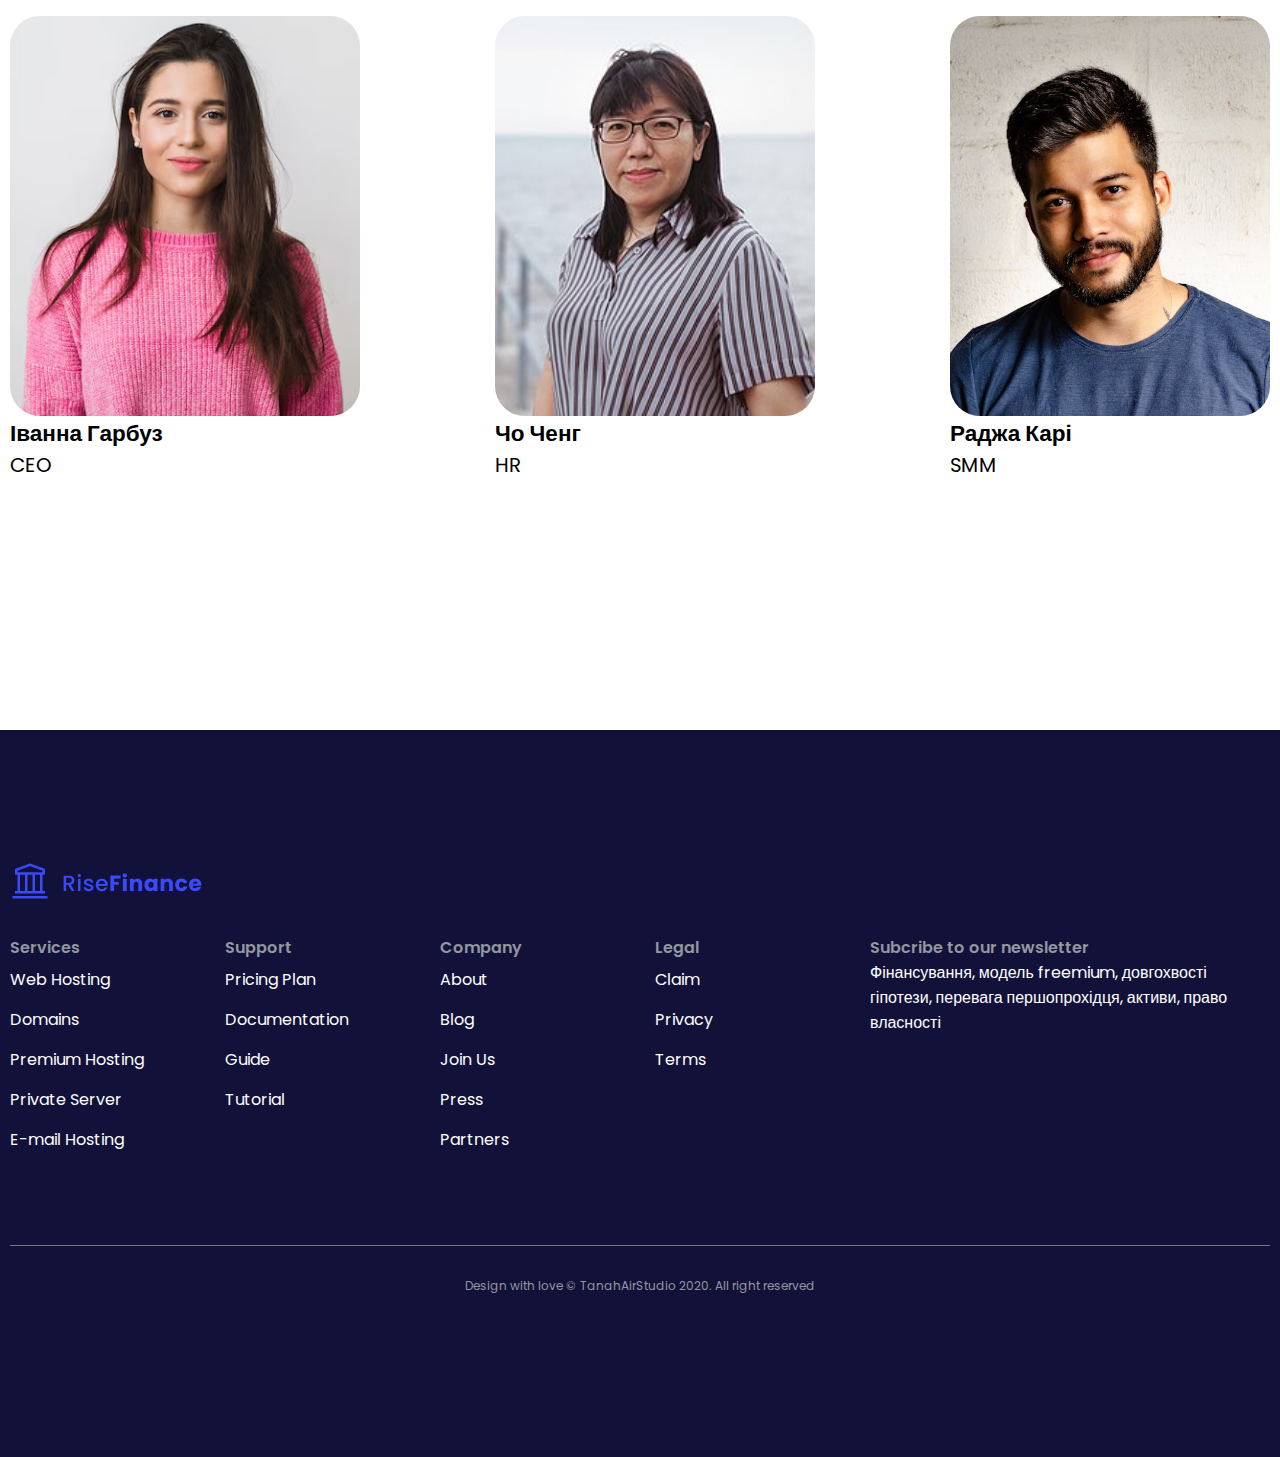
==== commit e128cd1c: "Add files via upload" ====
--- a/about.html
+++ b/about.html
@@ -8,7 +8,6 @@
         name="description"
         content="На цій сторінці розміщена інформація про команду RiseFinance" />
     <link rel="stylesheet" href="styles/style.css">
-    <link rel="stylesheet" href="https://cdn.jsdelivr.net/npm/swiper@11/swiper-bundle.min.css" />
     <link rel = "icon" type = "image/png" href = "favicon.ico">
     <title>RiseFinance - About</title>
 </head>
@@ -163,6 +162,13 @@
             </p>
         </div>
     </footer>
+    <div id="overlay"></div>
+    <div class="popup">
+        <button id="close">&times;</button>
+        <h3>Вітаємо на сторінці компанії RiseFinance</h3>
+        <p>Запускайте свої фінтех-продукти для клієнтів швидко та надійно. Безпека та висока гнучкість. Rise Finance — найкращий партнер для вас, якщо ви хочете масштабувати свої фінансові продукти на глобальний ринок.</p>
+    </div>
+    <script src="js/popup.js"></script>
     <script src="js/script.js"></script>
 </body>
 </html>--- a/styles/style.css
+++ b/styles/style.css
@@ -1,1063 +1 @@
-@import url("https://fonts.googleapis.com/css2?family=DM+Sans:ital,opsz,wght@0,9..40,100..1000;1,9..40,100..1000&family=Josefin+Sans:ital,wght@0,100..700;1,100..700&family=Montserrat:ital,wght@0,100..900;1,100..900&family=PT+Sans:ital,wght@0,400;0,700;1,400;1,700&family=Poppins:ital,wght@0,100;0,200;0,300;0,400;0,500;0,600;0,700;0,800;0,900;1,100;1,200;1,300;1,400;1,500;1,600;1,700;1,800;1,900&family=Roboto+Serif:ital,opsz,wght@0,8..144,100..900;1,8..144,100..900&display=swap");
-.logo {
-  max-width: 201px;
-  width: 80%;
-}
-
-nav {
-  z-index: 1000;
-  position: fixed;
-  top: 0;
-  right: 0;
-  left: 0;
-  padding: 30px 0;
-  height: 100px;
-  -webkit-transition: 0.5s all ease-in-out;
-  transition: 0.5s all ease-in-out;
-  color: #fff;
-}
-nav .container {
-  display: -webkit-box;
-  display: -ms-flexbox;
-  display: flex;
-  -webkit-box-pack: justify;
-      -ms-flex-pack: justify;
-          justify-content: space-between;
-  -webkit-box-align: center;
-      -ms-flex-align: center;
-          align-items: center;
-}
-
-.scrolled {
-  background-color: #121139;
-}
-
-.nav-links {
-  position: absolute;
-  height: 100vh;
-  top: 100px;
-  right: 0;
-  display: -webkit-box;
-  display: -ms-flexbox;
-  display: flex;
-  -webkit-box-orient: vertical;
-  -webkit-box-direction: normal;
-      -ms-flex-direction: column;
-          flex-direction: column;
-  -webkit-box-align: center;
-      -ms-flex-align: center;
-          align-items: center;
-  -webkit-box-pack: center;
-      -ms-flex-pack: center;
-          justify-content: center;
-  gap: 20px;
-  width: 25%;
-  max-width: 250px;
-  min-width: 200px;
-  border-radius: 20px;
-  -webkit-transform: translateX(100%);
-          transform: translateX(100%);
-  -webkit-transition: -webkit-transform 0.5s ease-in;
-  transition: -webkit-transform 0.5s ease-in;
-  transition: transform 0.5s ease-in;
-  transition: transform 0.5s ease-in, -webkit-transform 0.5s ease-in;
-  list-style: none;
-}
-.nav-links li {
-  opacity: 0;
-}
-.nav-links a {
-  color: #fff;
-  text-decoration: none;
-  font-size: 20px;
-}
-
-.burger {
-  display: block;
-  cursor: pointer;
-  max-height: 40px;
-}
-.burger svg {
-  max-height: 24px;
-  max-width: 44px;
-}
-
-.nav-active {
-  -webkit-transform: translateX(0%);
-          transform: translateX(0%);
-  z-index: 100;
-  background-color: rgba(18, 17, 57, 0.3);
-  -webkit-backdrop-filter: blur(50px);
-          backdrop-filter: blur(50px);
-  -webkit-box-shadow: 0px 0px 60px 10px rgba(18, 17, 57, 0.8);
-          box-shadow: 0px 0px 60px 10px rgba(18, 17, 57, 0.8);
-}
-.nav-active li {
-  opacity: 1;
-}
-
-* {
-  padding: 0;
-  margin: 0;
-  -webkit-box-sizing: border-box;
-          box-sizing: border-box;
-}
-
-html {
-  font-size: 9px;
-  overflow-x: hidden;
-}
-
-body {
-  overflow-x: hidden;
-  font-family: "Poppins", sans-serif;
-}
-
-.container {
-  max-width: 152rem;
-  margin: 0 auto;
-  padding: 10px;
-}
-
-h1 {
-  font-size: 9rem;
-  line-height: 8.5rem;
-  letter-spacing: -0.4rem;
-  font-weight: 600;
-}
-h1 .highlight {
-  font-size: 9.9rem;
-}
-
-h2 {
-  font-size: 5rem;
-  line-height: 5rem;
-  font-weight: 600;
-  text-transform: capitalize;
-}
-
-h3 {
-  font-size: 3rem;
-  font-weight: 600;
-}
-
-h4 {
-  font-size: 2.5rem;
-  font-weight: 600;
-}
-
-p, li {
-  font-size: 2.2rem;
-}
-
-.btn {
-  z-index: 100;
-  display: inline-block;
-  position: relative;
-  text-decoration: none;
-  color: #fff;
-  font-size: 22px;
-  text-transform: uppercase;
-  padding: 24px 63px;
-  margin: 10px auto;
-}
-.btn::before {
-  display: block;
-  position: absolute;
-  top: -4px;
-  left: -4px;
-  right: -4px;
-  bottom: -4px;
-  z-index: -3;
-  content: "";
-  background: -webkit-gradient(linear, right top, left top, from(#4646F9), to(#9130F4));
-  background: linear-gradient(-90deg, #4646F9, #9130F4);
-}
-.btn::after {
-  position: absolute;
-  top: 0;
-  left: 0;
-  z-index: -2;
-  content: "";
-  width: 100%;
-  height: 100%;
-  background-color: #121139;
-}
-
-.submit {
-  position: relative;
-  width: 250px;
-  height: 60px;
-}
-.submit input {
-  position: relative;
-  z-index: 100;
-  width: 100%;
-  height: 100%;
-  background-color: transparent;
-  border: none;
-  outline: none;
-  color: #fff;
-  font-size: 24px;
-}
-.submit::before {
-  display: block;
-  position: absolute;
-  top: -4px;
-  left: -4px;
-  right: -4px;
-  bottom: -4px;
-  z-index: -3;
-  content: "";
-  background: -webkit-gradient(linear, right top, left top, from(#4646F9), to(#9130F4));
-  background: linear-gradient(-90deg, #4646F9, #9130F4);
-}
-.submit::after {
-  position: absolute;
-  top: 0;
-  left: 0;
-  z-index: 1;
-  color: #fff;
-  content: "";
-  width: 100%;
-  height: 100%;
-  background-color: #121139;
-}
-
-header {
-  background-color: #121139;
-  position: relative;
-  min-height: 1000px;
-  color: #fff;
-  overflow: hidden;
-}
-header::after {
-  content: "";
-  position: absolute;
-  display: none;
-  width: 881px;
-  height: 881px;
-  background: linear-gradient(177.23deg, rgba(66, 62, 224, 0.4) -13.49%, rgba(129, 45, 226, 0.4) 109.75%);
-  -webkit-filter: blur(150px);
-          filter: blur(150px);
-  border-radius: 50%;
-  bottom: -50%;
-  -webkit-transform: translateX(-50%);
-          transform: translateX(-50%);
-}
-header::before {
-  content: "";
-  position: absolute;
-  display: none;
-  width: 510px;
-  height: 510px;
-  background: linear-gradient(177.23deg, rgba(66, 62, 224, 0.4) -13.49%, rgba(129, 45, 226, 0.4) 109.75%);
-  -webkit-filter: blur(185.5px);
-          filter: blur(185.5px);
-  border-radius: 50%;
-  top: 0;
-  right: 0;
-  -webkit-transform: translate(30%, -50%);
-          transform: translate(30%, -50%);
-}
-header .container {
-  padding-top: 100px;
-  min-height: 1015px;
-  display: -webkit-box;
-  display: -ms-flexbox;
-  display: flex;
-  -webkit-box-align: center;
-      -ms-flex-align: center;
-          align-items: center;
-  -ms-flex-wrap: wrap;
-      flex-wrap: wrap;
-  gap: 20px;
-  -webkit-box-pack: center;
-      -ms-flex-pack: center;
-          justify-content: center;
-}
-header .container .content {
-  width: 100%;
-  max-width: 700px;
-  text-align: center;
-}
-header .container .content p {
-  margin: 26px 0 38px;
-}
-header .container .cards {
-  width: 655px;
-  height: 425px;
-  position: relative;
-}
-header .container .cards::before {
-  content: "";
-  display: block;
-  position: absolute;
-  top: 0;
-  left: 0;
-  width: 610px;
-  height: 350px;
-  border-radius: 30px;
-  background: url(../images/card-lg.png);
-  background-repeat: no-repeat;
-  background-position: center;
-  -webkit-box-shadow: 9px 9px 90px 0px #4646F9;
-          box-shadow: 9px 9px 90px 0px #4646F9;
-}
-header .container .cards::after {
-  content: "";
-  display: block;
-  position: absolute;
-  bottom: 0;
-  right: 0;
-  width: 214px;
-  height: 266px;
-  border-radius: 30px;
-  background: url(../images/card-sm.png);
-  background-repeat: no-repeat;
-  background-position: center;
-  -webkit-box-shadow: 9px 9px 90px 0px #9130F4;
-          box-shadow: 9px 9px 90px 0px #9130F4;
-}
-
-.partners {
-  width: 100%;
-  display: -webkit-box;
-  display: -ms-flexbox;
-  display: flex;
-  -ms-flex-wrap: wrap;
-      flex-wrap: wrap;
-  -webkit-box-pack: justify;
-      -ms-flex-pack: justify;
-          justify-content: space-between;
-  gap: 20px;
-  margin-bottom: 115px;
-}
-.partners :nth-child(1) {
-  width: 236px;
-  height: 60px;
-  background-position: -10px -10px;
-}
-.partners :nth-child(2) {
-  width: 100px;
-  height: 51px;
-  background-position: -10px -90px;
-}
-.partners :nth-child(3) {
-  width: 119px;
-  height: 30px;
-  background-position: -10px -161px;
-}
-.partners :nth-child(4) {
-  width: 100px;
-  height: 51px;
-  background-position: -130px -90px;
-}
-.partners div {
-  background-image: url(../images/logo_sprites.png);
-}
-
-.highlight {
-  background: -webkit-gradient(linear, left top, right top, from(#4646F9), to(#9130F4));
-  background: linear-gradient(90deg, #4646F9, #9130F4);
-  -webkit-background-clip: text;
-          background-clip: text;
-  color: transparent;
-}
-
-#consulting {
-  text-align: center;
-  overflow: hidden;
-}
-#consulting .container {
-  display: -webkit-box;
-  display: -ms-flexbox;
-  display: flex;
-  -webkit-box-orient: vertical;
-  -webkit-box-direction: normal;
-      -ms-flex-direction: column;
-          flex-direction: column;
-  -webkit-box-align: center;
-      -ms-flex-align: center;
-          align-items: center;
-  gap: 34px;
-  margin: 80px auto 175px;
-}
-#consulting .container h2 {
-  max-width: 725px;
-}
-#consulting .container p {
-  max-width: 510px;
-}
-#consulting .container .image-wrapper {
-  width: 100%;
-  max-width: 960px;
-  margin-top: 20px;
-  position: relative;
-}
-#consulting .container .image-wrapper img {
-  width: 100%;
-}
-#consulting .container .image-wrapper::before {
-  z-index: -1;
-  content: "";
-  display: block;
-  position: absolute;
-  width: 100%;
-  height: 100%;
-  right: -16px;
-  bottom: -26px;
-  background: linear-gradient(177.23deg, #423EE0 -13.49%, #812DE2 109.75%);
-  -webkit-filter: blur(45px);
-          filter: blur(45px);
-  border-radius: 30px;
-}
-
-#delivering {
-  position: relative;
-  background-color: #121139;
-  color: #fff;
-  z-index: -10;
-  padding: 50px 20px 125px;
-  overflow: hidden;
-}
-#delivering::after {
-  content: "";
-  position: absolute;
-  display: block;
-  width: 1050px;
-  height: 1050px;
-  background: linear-gradient(177.23deg, rgba(66, 62, 224, 0.4) -13.49%, rgba(129, 45, 226, 0.4) 109.75%);
-  -webkit-filter: blur(150px);
-          filter: blur(150px);
-  border-radius: 50%;
-  top: -50%;
-  right: 0;
-  -webkit-transform: translateX(40%);
-          transform: translateX(40%);
-}
-#delivering h2 {
-  max-width: 665px;
-  text-align: center;
-  margin: 50px auto;
-}
-#delivering h3 {
-  letter-spacing: -0.4rem;
-}
-#delivering .container {
-  display: -webkit-box;
-  display: -ms-flexbox;
-  display: flex;
-  -ms-flex-wrap: wrap;
-      flex-wrap: wrap;
-  -webkit-box-pack: center;
-      -ms-flex-pack: center;
-          justify-content: center;
-  -webkit-box-align: center;
-      -ms-flex-align: center;
-          align-items: center;
-}
-#delivering .container .image-wrapper {
-  border-radius: 30px;
-  max-width: 360px;
-  width: 100%;
-  -webkit-box-shadow: 9px 9px 90px 0px #9130F4;
-          box-shadow: 9px 9px 90px 0px #9130F4;
-  margin: 20px auto;
-}
-#delivering .container .image-wrapper img {
-  width: 100%;
-}
-#delivering .container .content {
-  max-width: 820px;
-  padding: 0 70px;
-}
-#delivering .container .content p {
-  margin: 22px 0 80px;
-}
-#delivering .container .content ol {
-  counter-reset: item;
-  display: -webkit-box;
-  display: -ms-flexbox;
-  display: flex;
-  -webkit-box-orient: vertical;
-  -webkit-box-direction: normal;
-      -ms-flex-direction: column;
-          flex-direction: column;
-  gap: 80px;
-  -webkit-box-align: center;
-      -ms-flex-align: center;
-          align-items: center;
-  -ms-flex-wrap: wrap;
-      flex-wrap: wrap;
-}
-#delivering .container .content ol li {
-  position: relative;
-  padding: 110px 0 33px;
-  display: inline-block;
-  text-align: center;
-  width: 198px;
-  height: 168px;
-  background-color: #1C1A50;
-  border-radius: 30px;
-}
-#delivering .container .content ol li svg {
-  width: 70px;
-  height: 70px;
-  position: absolute;
-  top: 16px;
-  left: 50%;
-  -webkit-transform: translateX(-50%);
-          transform: translateX(-50%);
-}
-#delivering .container .content ol li::before {
-  position: absolute;
-  bottom: -55%;
-  left: 50%;
-  -webkit-transform: translateX(-50%);
-          transform: translateX(-50%);
-  display: inline-block;
-  content: counter(item) "";
-  counter-increment: item;
-  font-size: 9rem;
-  font-weight: 600;
-  background: -webkit-gradient(linear, left top, right top, from(#4646F9), to(#9130F4));
-  background: linear-gradient(90deg, #4646F9, #9130F4);
-  -webkit-background-clip: text;
-          background-clip: text;
-  color: transparent;
-}
-#delivering .container .content ol li::after {
-  display: block;
-  position: absolute;
-  top: -2px;
-  left: -2px;
-  right: -2px;
-  bottom: -2px;
-  z-index: -1;
-  content: "";
-  background: -webkit-gradient(linear, right top, left top, from(#4646F9), to(#9130F4));
-  background: linear-gradient(-90deg, #4646F9, #9130F4);
-  border-radius: 30px;
-}
-
-#cases {
-  position: relative;
-  padding: 135px 10px 250px;
-}
-#cases h2 {
-  margin: 0 auto 44px;
-  text-align: center;
-}
-#cases > p {
-  text-align: center;
-  margin-bottom: 136px;
-}
-#cases .container {
-  display: -webkit-box;
-  display: -ms-flexbox;
-  display: flex;
-  -webkit-box-pack: justify;
-      -ms-flex-pack: justify;
-          justify-content: space-between;
-  gap: 113px;
-  -webkit-box-align: center;
-      -ms-flex-align: center;
-          align-items: center;
-  -ms-flex-wrap: wrap;
-      flex-wrap: wrap;
-}
-#cases .container ul {
-  display: -webkit-box;
-  display: -ms-flexbox;
-  display: flex;
-  -webkit-box-orient: vertical;
-  -webkit-box-direction: normal;
-      -ms-flex-direction: column;
-          flex-direction: column;
-  gap: 40px;
-  margin: 0 auto;
-  width: 100%;
-  max-width: 485px;
-}
-#cases .container ul li {
-  position: relative;
-  text-align: center;
-  list-style: none;
-  max-width: 485px;
-  width: 100%;
-  padding: 43px 0;
-  color: #fff;
-  background-color: #1C1A50;
-  border-radius: 30px;
-}
-#cases .container ul li::after {
-  display: block;
-  position: absolute;
-  top: -2px;
-  left: -2px;
-  right: -2px;
-  bottom: -2px;
-  z-index: -1;
-  content: "";
-  background: -webkit-gradient(linear, right top, left top, from(#4646F9), to(#9130F4));
-  background: linear-gradient(-90deg, #4646F9, #9130F4);
-  border-radius: 30px;
-}
-#cases .container .content {
-  color: #fff;
-  background: radial-gradient(circle at left bottom, rgb(40, 28, 100) 20%, rgb(18, 17, 57) 100%);
-  width: 100%;
-  max-width: 919px;
-  padding: 50px 70px;
-  border-radius: 30px;
-  position: relative;
-}
-#cases .container .content::before {
-  z-index: 100;
-  content: "";
-  position: absolute;
-  right: 0;
-  top: 50%;
-  -webkit-transform: translate(50%, -50%);
-          transform: translate(50%, -50%);
-  display: none;
-  width: 325px;
-  height: 590px;
-  background: url(../images/mockup.png);
-  background-repeat: no-repeat;
-  background-position: center;
-}
-#cases .container .content .btn::after {
-  z-index: -1;
-  background: linear-gradient(70deg, #281c64 70%, rgba(18, 17, 57, 0.9) 100%);
-}
-#cases .container .content p {
-  margin: 60px 0;
-  max-width: 480px;
-}
-#cases .container .content img {
-  position: absolute;
-  -webkit-transform: rotate(90deg) !important;
-          transform: rotate(90deg) !important;
-  width: 725px;
-  left: 30%;
-  top: 40%;
-  opacity: 0.3;
-}
-
-.right-light {
-  overflow: hidden;
-  position: relative;
-}
-.right-light::after {
-  opacity: 0;
-  content: "";
-  position: absolute;
-  display: block;
-  width: 940px;
-  height: 940px;
-  background: linear-gradient(177.23deg, rgba(66, 62, 224, 0.71) -13.49%, #4829A5 109.75%);
-  -webkit-filter: blur(450px);
-          filter: blur(450px);
-  border-radius: 50%;
-  top: 50%;
-  right: 0;
-  -webkit-transform: translate(50%, -50%);
-          transform: translate(50%, -50%);
-}
-
-#finance {
-  padding: 100px 10px 140px;
-  background-color: #121139;
-  color: #fff;
-  position: relative;
-  z-index: -1;
-  overflow: hidden;
-  overflow-x: hidden;
-}
-#finance h2 {
-  text-align: center;
-}
-#finance p {
-  max-width: 850px;
-  text-align: center;
-  margin: 70px auto;
-}
-#finance .content {
-  position: relative;
-  margin: 0 auto;
-  width: 90%;
-  height: 500px;
-  display: -webkit-box;
-  display: -ms-flexbox;
-  display: flex;
-  -webkit-box-orient: vertical;
-  -webkit-box-direction: normal;
-      -ms-flex-direction: column;
-          flex-direction: column;
-  gap: 78px;
-}
-#finance .content::before {
-  content: url(../images/iMac.png);
-  opacity: 0;
-  position: absolute;
-  top: 50%;
-  left: 50%;
-  -webkit-transform: translate(-50%, -50%);
-          transform: translate(-50%, -50%);
-  z-index: -1;
-}
-#finance .content li {
-  position: absolute;
-  text-align: center;
-  list-style: none;
-  max-width: 485px;
-  width: 100%;
-  padding: 43px 0;
-  color: #fff;
-  background-color: #1C1A50;
-  border-radius: 30px;
-}
-#finance .content li:nth-child(1) {
-  top: 0;
-  right: 0;
-}
-#finance .content li:nth-child(2) {
-  top: 191px;
-  left: 0;
-}
-#finance .content li:nth-child(3) {
-  bottom: 0;
-  right: 0;
-}
-#finance .content li::after {
-  display: block;
-  position: absolute;
-  top: -2px;
-  left: -2px;
-  right: -2px;
-  bottom: -2px;
-  z-index: -1;
-  content: "";
-  background: -webkit-gradient(linear, right top, left top, from(#4646F9), to(#9130F4));
-  background: linear-gradient(-90deg, #4646F9, #9130F4);
-  border-radius: 30px;
-}
-#finance::after {
-  opacity: 0;
-  content: "";
-  position: absolute;
-  display: block;
-  width: 1250px;
-  height: 1250px;
-  background: linear-gradient(177.23deg, rgba(66, 62, 224, 0.71) -13.49%, #4829A5 109.75%);
-  -webkit-filter: blur(450px);
-          filter: blur(450px);
-  border-radius: 50%;
-  bottom: 0;
-  left: 0;
-  -webkit-transform: translate(-50%, 50%);
-          transform: translate(-50%, 50%);
-}
-
-#numbers {
-  text-align: center;
-  padding-top: 150px;
-}
-#numbers .container {
-  padding: 80px 10px 150px;
-  display: -webkit-box;
-  display: -ms-flexbox;
-  display: flex;
-  -webkit-box-orient: vertical;
-  -webkit-box-direction: normal;
-      -ms-flex-direction: column;
-          flex-direction: column;
-  -webkit-box-align: center;
-      -ms-flex-align: center;
-          align-items: center;
-  gap: 20px;
-  -webkit-box-pack: justify;
-      -ms-flex-pack: justify;
-          justify-content: space-between;
-}
-#numbers .container .card {
-  display: -webkit-box;
-  display: -ms-flexbox;
-  display: flex;
-  -webkit-box-orient: vertical;
-  -webkit-box-direction: normal;
-      -ms-flex-direction: column;
-          flex-direction: column;
-  gap: 8px;
-  -webkit-box-align: center;
-      -ms-flex-align: center;
-          align-items: center;
-  text-align: center;
-}
-#numbers .container .card .big-num {
-  font-size: 4rem;
-  font-weight: 700;
-}
-#numbers .container .card p {
-  max-width: 380px;
-}
-
-#mission {
-  position: relative;
-  z-index: -10;
-  background: radial-gradient(circle at right top, rgb(40, 28, 100) 20%, rgb(18, 17, 57) 100%);
-  color: #fff;
-}
-#mission .container {
-  display: -webkit-box;
-  display: -ms-flexbox;
-  display: flex;
-  -webkit-box-pack: center;
-      -ms-flex-pack: center;
-          justify-content: center;
-  -webkit-box-align: center;
-      -ms-flex-align: center;
-          align-items: center;
-  -ms-flex-wrap: wrap;
-      flex-wrap: wrap;
-  gap: 50px;
-  padding: 150px 10px;
-}
-#mission .container .content {
-  max-width: 700px;
-}
-#mission .container .content p {
-  padding: 30px 0;
-}
-#mission .container .content ul {
-  display: -webkit-box;
-  display: -ms-flexbox;
-  display: flex;
-  -webkit-box-orient: vertical;
-  -webkit-box-direction: normal;
-      -ms-flex-direction: column;
-          flex-direction: column;
-  gap: 10px;
-  margin-left: 30px;
-}
-#mission .container .content ul li {
-  position: relative;
-  list-style: none;
-}
-#mission .container .content ul li::before {
-  content: url(../images/check.svg);
-  position: absolute;
-  left: -30px;
-  top: 50%;
-  -webkit-transform: translateY(-45%);
-          transform: translateY(-45%);
-}
-#mission .container .image-wrapper {
-  position: relative;
-  max-width: 700px;
-  width: 100%;
-}
-#mission .container .image-wrapper img {
-  width: 100%;
-}
-#mission .container .image-wrapper::after {
-  display: block;
-  position: absolute;
-  top: -4px;
-  left: -4px;
-  right: -4px;
-  bottom: -2px;
-  z-index: -1;
-  content: "";
-  background: -webkit-gradient(linear, right top, left top, from(#4646F9), to(#9130F4));
-  background: linear-gradient(-90deg, #4646F9, #9130F4);
-}
-
-#team {
-  padding-top: 200px;
-}
-#team h2 {
-  margin: 0 auto 60px;
-  text-align: center;
-}
-#team .container {
-  display: -webkit-box;
-  display: -ms-flexbox;
-  display: flex;
-  -webkit-box-orient: vertical;
-  -webkit-box-direction: normal;
-      -ms-flex-direction: column;
-          flex-direction: column;
-  -webkit-box-pack: justify;
-      -ms-flex-pack: justify;
-          justify-content: space-between;
-  -webkit-box-align: center;
-      -ms-flex-align: center;
-          align-items: center;
-  gap: 20px;
-  padding: 0 10px 250px;
-}
-#team .container .card {
-  text-align: left;
-  max-width: 350px;
-}
-#team .container .card .image-wrapper {
-  width: 100%;
-  height: 400px;
-}
-#team .container .card .image-wrapper img {
-  width: 100%;
-  height: 100%;
-  -o-object-fit: cover;
-     object-fit: cover;
-  border-radius: 30px;
-}
-
-.indicator {
-  position: fixed;
-  bottom: 10px;
-  right: 10px;
-  background-color: rgba(0, 0, 0, 0.7);
-  color: #fff;
-  padding: 10px 20px;
-  border-radius: 5px;
-  font-size: 18px;
-}
-
-footer {
-  padding: 0 10px;
-  background-color: #121139;
-}
-footer .container {
-  padding: 131px 0;
-}
-footer .container p, footer .container a {
-  font-size: 16px;
-  color: #fff;
-  text-decoration: none;
-}
-footer .container .footer-table {
-  display: -webkit-box;
-  display: -ms-flexbox;
-  display: flex;
-  -ms-flex-wrap: wrap;
-      flex-wrap: wrap;
-  -webkit-box-pack: justify;
-      -ms-flex-pack: justify;
-          justify-content: space-between;
-  padding: 30px 0 85px;
-  border-bottom: #71777D 1px solid;
-}
-footer .container .footer-table .col {
-  display: -webkit-box;
-  display: -ms-flexbox;
-  display: flex;
-  -webkit-box-orient: vertical;
-  -webkit-box-direction: normal;
-      -ms-flex-direction: column;
-          flex-direction: column;
-}
-footer .container .footer-table .col a {
-  line-height: 40px;
-}
-footer .container .footer-table .col .col-head {
-  color: #92989F;
-  font-weight: 600;
-}
-footer .container .footer-table .col:not(:last-child) {
-  width: 191px;
-}
-footer .container .footer-table .col:last-child {
-  width: 400px;
-}
-footer .container .copyright {
-  margin: 31px auto;
-  text-align: center;
-  font-size: 12px;
-  color: #92989F;
-}
-
-@media (min-width: 901px) {
-  #delivering .container .content ol {
-    -webkit-box-orient: horizontal;
-    -webkit-box-direction: normal;
-        -ms-flex-direction: row;
-            flex-direction: row;
-    gap: 40px;
-  }
-  #cases .container .content {
-    padding: 280px 70px;
-  }
-  #cases .container .content::before {
-    display: block;
-  }
-  header::before {
-    display: block;
-  }
-  header::after {
-    display: block;
-  }
-}
-@media (min-width: 1064px) {
-  #team .container {
-    -webkit-box-orient: horizontal;
-    -webkit-box-direction: normal;
-        -ms-flex-direction: row;
-            flex-direction: row;
-  }
-  #numbers .container {
-    -webkit-box-orient: horizontal;
-    -webkit-box-direction: normal;
-        -ms-flex-direction: row;
-            flex-direction: row;
-  }
-}
-@media (min-width: 1440px) {
-  .right-light::after {
-    opacity: 1;
-  }
-  .container {
-    padding: 0;
-  }
-  #delivering .container {
-    -webkit-box-pack: justify;
-        -ms-flex-pack: justify;
-            justify-content: space-between;
-  }
-  #delivering h2 {
-    margin: 125px auto 150px;
-  }
-  #delivering .image-wrapper {
-    margin: 0 auto;
-  }
-  #finance::after {
-    opacity: 1;
-  }
-  #finance .content {
-    position: relative;
-    margin: 0 auto;
-    width: 1170px;
-  }
-  #finance .content::before {
-    opacity: 1;
-  }
-}
-@media (min-width: 1540px) {
-  html {
-    font-size: 10px;
-  }
-  header .container {
-    -webkit-box-pack: justify;
-        -ms-flex-pack: justify;
-            justify-content: space-between;
-  }
-  header .container .content {
-    text-align: left;
-  }
-  #cases .container ul {
-    gap: 78px;
-    margin: 0;
-  }
-}/*# sourceMappingURL=style.css.map */+@import url(https://fonts.googleapis.com/css2?family=DM+Sans:ital,opsz,wght@0,9..40,100..1000;1,9..40,100..1000&family=Josefin+Sans:ital,wght@0,100..700;1,100..700&family=Montserrat:ital,wght@0,100..900;1,100..900&family=PT+Sans:ital,wght@0,400;0,700;1,400;1,700&family=Poppins:ital,wght@0,100;0,200;0,300;0,400;0,500;0,600;0,700;0,800;0,900;1,100;1,200;1,300;1,400;1,500;1,600;1,700;1,800;1,900&family=Roboto+Serif:ital,opsz,wght@0,8..144,100..900;1,8..144,100..900&display=swap);.nav-links,nav .container{display:-webkit-box;display:-ms-flexbox}#consulting .container,.nav-links{-webkit-box-orient:vertical;-webkit-box-direction:normal}#delivering h3,h1{letter-spacing:-.4rem}#consulting,#delivering,#finance,.right-light,header{overflow:hidden}#finance,body,html{overflow-x:hidden}#cases .container ul li,#delivering .container .content ol li,#finance .content li{background-color:#1c1a50;text-align:center}#delivering,#mission{z-index:-10;color:#fff}#mission .container .content p,nav{padding:30px 0}#form .container input[type=submit],.burger,.popup #close{cursor:pointer}#delivering .container .content ol li::before,h1,h2,h3,h4{font-weight:600}#cases .container ul li,#cases h2,#cases>p,#consulting,#delivering h2,#error,#finance .content li,#finance h2,#finance p,#numbers,#numbers .container .card,#team h2,footer .container .copyright,header .container .content{text-align:center}.logo{max-width:201px;width:80%}nav{z-index:1000;position:fixed;top:0;right:0;left:0;height:100px;-webkit-transition:.5s ease-in-out;transition:.5s ease-in-out;color:#fff}nav .container{display:flex;-webkit-box-pack:justify;-ms-flex-pack:justify;justify-content:space-between;-webkit-box-align:center;-ms-flex-align:center;align-items:center}.scrolled,nav.dark{background-color:#121139}.nav-links{position:absolute;height:100vh;top:100px;right:0;display:flex;-ms-flex-direction:column;flex-direction:column;-webkit-box-align:center;-ms-flex-align:center;align-items:center;-webkit-box-pack:center;-ms-flex-pack:center;justify-content:center;gap:20px;width:25%;max-width:250px;min-width:200px;border-radius:20px;-webkit-transform:translateX(100%);transform:translateX(100%);-webkit-transition:-webkit-transform .5s ease-in;transition:transform .5s ease-in;transition:transform .5s ease-in,-webkit-transform .5s ease-in;list-style:none}#delivering,.btn,.submit,.submit input,header,header .container .cards{position:relative}.nav-links li{opacity:0}.nav-links a{color:#fff;text-decoration:none;font-size:20px}.burger{display:block;max-height:40px}.burger svg{max-height:24px;max-width:44px}.nav-active{-webkit-transform:translateX(0);transform:translateX(0);z-index:100;background-color:rgba(18,17,57,.3);-webkit-backdrop-filter:blur(50px);backdrop-filter:blur(50px);-webkit-box-shadow:0 0 60px 10px rgba(18,17,57,.8);box-shadow:0 0 60px 10px rgba(18,17,57,.8)}.nav-active li{opacity:1}*{padding:0;margin:0;-webkit-box-sizing:border-box;box-sizing:border-box}html{font-size:9px}body{font-family:Poppins,sans-serif}.container{max-width:152rem;margin:0 auto;padding:10px}h1{font-size:9rem;line-height:8.5rem}h1 .highlight{font-size:9.9rem}h2{font-size:5rem;line-height:5rem;text-transform:capitalize}h3{font-size:3rem}h4{font-size:2.5rem}li,p{font-size:2.2rem}label{font-size:1.8rem;font-weight:500}.btn{z-index:100;display:inline-block;text-decoration:none;color:#fff;font-size:22px;text-transform:uppercase;padding:24px 63px;margin:10px auto}#delivering .container .content ol li::before,.highlight{background:-webkit-gradient(linear,left top,right top,from(#4646f9),to(#9130f4));color:transparent}#form .container form::before,.btn::before,.popup::before,.submit::before{display:block;position:absolute;top:-4px;left:-4px;right:-4px;bottom:-4px;z-index:-3;content:"";background:-webkit-gradient(linear,right top,left top,from(#4646f9),to(#9130f4));background:linear-gradient(-90deg,#4646f9,#9130f4)}#delivering,#finance,.btn::after,.submit::after,header{background-color:#121139}.btn::after{position:absolute;top:0;left:0;z-index:-2;content:"";width:100%;height:100%}.submit{width:250px;height:60px}.submit input{z-index:100;width:100%;height:100%;background-color:transparent;border:none;outline:0;color:#fff;font-size:24px}header::after,header::before{display:none;border-radius:50%;content:"";position:absolute;background:linear-gradient(177.23deg,rgba(66,62,224,.4) -13.49%,rgba(129,45,226,.4) 109.75%)}.submit::after{position:absolute;top:0;left:0;z-index:1;color:#fff;content:"";width:100%;height:100%}header{min-height:1000px;color:#fff}header::after{width:881px;height:881px;-webkit-filter:blur(150px);filter:blur(150px);bottom:-50%;-webkit-transform:translateX(-50%);transform:translateX(-50%)}header::before{width:510px;height:510px;-webkit-filter:blur(185.5px);filter:blur(185.5px);top:0;right:0;-webkit-transform:translate(30%,-50%);transform:translate(30%,-50%)}#consulting .container,#delivering .container,.partners,header .container{display:-webkit-box;display:-ms-flexbox}header .container{padding-top:100px;min-height:1015px;display:flex;-webkit-box-align:center;-ms-flex-align:center;align-items:center;-ms-flex-wrap:wrap;flex-wrap:wrap;gap:20px;-webkit-box-pack:center;-ms-flex-pack:center;justify-content:center}header .container .content{width:100%;max-width:700px}header .container .content p{margin:26px 0 38px}header .container .cards{width:655px;height:425px}header .container .cards::before{content:"";display:block;position:absolute;top:0;left:0;width:610px;height:350px;border-radius:30px;background:url(../images/card-lg.png) center no-repeat;-webkit-box-shadow:9px 9px 90px 0 #4646f9;box-shadow:9px 9px 90px 0 #4646f9}header .container .cards::after{content:"";display:block;position:absolute;bottom:0;right:0;width:214px;height:266px;border-radius:30px;background:url(../images/card-sm.png) center no-repeat;-webkit-box-shadow:9px 9px 90px 0 #9130f4;box-shadow:9px 9px 90px 0 #9130f4}.partners{width:100%;display:flex;-ms-flex-wrap:wrap;flex-wrap:wrap;-webkit-box-pack:justify;-ms-flex-pack:justify;justify-content:space-between;gap:20px;margin-bottom:115px}.partners :first-child{width:236px;height:60px;background-position:-10px -10px}.partners :nth-child(2){width:100px;height:51px;background-position:-10px -90px}.partners :nth-child(3){width:119px;height:30px;background-position:-10px -161px}.partners :nth-child(4){width:100px;height:51px;background-position:-130px -90px}#finance::after,.right-light::after{background:linear-gradient(177.23deg,rgba(66,62,224,.71) -13.49%,#4829a5 109.75%);border-radius:50%;opacity:0}.partners div{background-image:url(../images/logo_sprites.png)}.highlight{background:linear-gradient(90deg,#4646f9,#9130f4);-webkit-background-clip:text;background-clip:text}#consulting .container{display:flex;-ms-flex-direction:column;flex-direction:column;-webkit-box-align:center;-ms-flex-align:center;align-items:center;gap:34px;margin:80px auto 175px}#consulting .container h2{max-width:725px}#consulting .container p{max-width:510px}#consulting .container .image-wrapper{width:100%;max-width:960px;margin-top:20px;position:relative}#consulting .container .image-wrapper img,#delivering .container .image-wrapper img,#mission .container .image-wrapper img{width:100%}#consulting .container .image-wrapper::before{z-index:-1;content:"";display:block;position:absolute;width:100%;height:100%;right:-16px;bottom:-26px;background:linear-gradient(177.23deg,#423ee0 -13.49%,#812de2 109.75%);-webkit-filter:blur(45px);filter:blur(45px);border-radius:30px}#delivering{padding:50px 20px 125px}#delivering::after{content:"";position:absolute;display:block;width:1050px;height:1050px;background:linear-gradient(177.23deg,rgba(66,62,224,.4) -13.49%,rgba(129,45,226,.4) 109.75%);-webkit-filter:blur(150px);filter:blur(150px);border-radius:50%;top:-50%;right:0;-webkit-transform:translateX(40%);transform:translateX(40%)}#delivering h2{max-width:665px;margin:50px auto}#delivering .container{display:flex;-ms-flex-wrap:wrap;flex-wrap:wrap;-webkit-box-pack:center;-ms-flex-pack:center;justify-content:center;-webkit-box-align:center;-ms-flex-align:center;align-items:center}#cases .container ul,#delivering .container .content ol{display:-webkit-box;display:-ms-flexbox;-webkit-box-orient:vertical;-webkit-box-direction:normal;-ms-flex-direction:column}#delivering .container .image-wrapper{border-radius:30px;max-width:360px;width:100%;-webkit-box-shadow:9px 9px 90px 0 #9130f4;box-shadow:9px 9px 90px 0 #9130f4;margin:20px auto}#delivering .container .content{max-width:820px;padding:0 70px}#delivering .container .content p{margin:22px 0 80px}#delivering .container .content ol{counter-reset:item;display:flex;flex-direction:column;gap:80px;-webkit-box-align:center;-ms-flex-align:center;align-items:center;-ms-flex-wrap:wrap;flex-wrap:wrap}#delivering .container .content ol li{position:relative;padding:110px 0 33px;display:inline-block;width:198px;height:168px;border-radius:30px}#delivering .container .content ol li svg{width:70px;height:70px;position:absolute;top:16px;left:50%;-webkit-transform:translateX(-50%);transform:translateX(-50%)}#delivering .container .content ol li::before{position:absolute;bottom:-55%;left:50%;-webkit-transform:translateX(-50%);transform:translateX(-50%);display:inline-block;content:counter(item) "";counter-increment:item;font-size:9rem;background:linear-gradient(90deg,#4646f9,#9130f4);-webkit-background-clip:text;background-clip:text}#cases .container ul li::after,#delivering .container .content ol li::after,#finance .content li::after{display:block;position:absolute;top:-2px;left:-2px;right:-2px;bottom:-2px;z-index:-1;content:"";background:-webkit-gradient(linear,right top,left top,from(#4646f9),to(#9130f4));background:linear-gradient(-90deg,#4646f9,#9130f4);border-radius:30px}#cases{position:relative;padding:135px 10px 250px}#cases h2{margin:0 auto 44px}#cases>p{margin-bottom:136px}#cases .container{display:-webkit-box;display:-ms-flexbox;display:flex;-webkit-box-pack:justify;-ms-flex-pack:justify;justify-content:space-between;gap:113px;-webkit-box-align:center;-ms-flex-align:center;align-items:center;-ms-flex-wrap:wrap;flex-wrap:wrap}#cases .container ul{display:flex;flex-direction:column;gap:40px;margin:0 auto;width:100%;max-width:485px}#finance .content,#numbers .container{display:-webkit-box;display:-ms-flexbox;-webkit-box-orient:vertical;-webkit-box-direction:normal;-ms-flex-direction:column}#cases .container ul li{position:relative;list-style:none;max-width:485px;width:100%;padding:43px 0;color:#fff;border-radius:30px}#cases .container .content{color:#fff;background:radial-gradient(circle at left bottom,#281c64 20%,#121139 100%);width:100%;max-width:919px;padding:50px 70px;border-radius:30px;position:relative}#cases .container .content::before{z-index:100;content:"";position:absolute;right:0;top:50%;-webkit-transform:translate(50%,-50%);transform:translate(50%,-50%);display:none;width:325px;height:590px;background:url(../images/mockup.png) center no-repeat}#cases .container .content .btn::after{z-index:-1;background:linear-gradient(70deg,#281c64 70%,rgba(18,17,57,.9) 100%)}#cases .container .content p{margin:60px 0;max-width:480px}#cases .container .content img{position:absolute;-webkit-transform:rotate(90deg)!important;transform:rotate(90deg)!important;width:725px;left:30%;top:40%;opacity:.3}.right-light{position:relative}.right-light::after{content:"";position:absolute;display:block;width:940px;height:940px;-webkit-filter:blur(450px);filter:blur(450px);top:50%;right:0;-webkit-transform:translate(50%,-50%);transform:translate(50%,-50%)}#finance{padding:100px 10px 140px;color:#fff;position:relative;z-index:-1}#finance p{max-width:850px;margin:70px auto}#finance .content{position:relative;margin:0 auto;width:90%;height:500px;display:flex;flex-direction:column;gap:78px}#finance .content::before{content:url(../images/iMac.png);opacity:0;position:absolute;top:50%;left:50%;-webkit-transform:translate(-50%,-50%);transform:translate(-50%,-50%);z-index:-1}#finance .content li{position:absolute;list-style:none;max-width:485px;width:100%;padding:43px 0;color:#fff;border-radius:30px}#finance .content li:first-child{top:0;right:0}#finance .content li:nth-child(2){top:191px;left:0}#finance .content li:nth-child(3){bottom:0;right:0}#finance::after{content:"";position:absolute;display:block;width:1250px;height:1250px;-webkit-filter:blur(450px);filter:blur(450px);bottom:0;left:0;-webkit-transform:translate(-50%,50%);transform:translate(-50%,50%)}#numbers{padding-top:150px}#numbers .container{padding:80px 10px 150px;display:flex;flex-direction:column;-webkit-box-align:center;-ms-flex-align:center;align-items:center;gap:20px;-webkit-box-pack:justify;-ms-flex-pack:justify;justify-content:space-between}#mission .container .content ul,#numbers .container .card{-ms-flex-direction:column;display:-webkit-box;display:-ms-flexbox;-webkit-box-orient:vertical;-webkit-box-direction:normal}#numbers .container .card{display:flex;flex-direction:column;gap:8px;-webkit-box-align:center;-ms-flex-align:center;align-items:center}#numbers .container .card .big-num{font-size:4rem;font-weight:700}#numbers .container .card p{max-width:380px}#mission{position:relative;background:radial-gradient(circle at right top,#281c64 20%,#121139 100%)}#mission .container{display:-webkit-box;display:-ms-flexbox;display:flex;-webkit-box-pack:center;-ms-flex-pack:center;justify-content:center;-webkit-box-align:center;-ms-flex-align:center;align-items:center;-ms-flex-wrap:wrap;flex-wrap:wrap;gap:50px;padding:150px 10px}#mission .container .content{max-width:700px}#mission .container .content ul{display:flex;flex-direction:column;gap:10px;margin-left:30px}#mission .container .content ul li{position:relative;list-style:none}#mission .container .content ul li::before{content:url(../images/check.svg);position:absolute;left:-30px;top:50%;-webkit-transform:translateY(-45%);transform:translateY(-45%)}#mission .container .image-wrapper{position:relative;max-width:700px;width:100%}#mission .container .image-wrapper::after{display:block;position:absolute;top:-4px;left:-4px;right:-4px;bottom:-2px;z-index:-1;content:"";background:-webkit-gradient(linear,right top,left top,from(#4646f9),to(#9130f4));background:linear-gradient(-90deg,#4646f9,#9130f4)}#team{padding-top:200px}#team h2{margin:0 auto 60px}#team .container{display:-webkit-box;display:-ms-flexbox;display:flex;-webkit-box-orient:vertical;-webkit-box-direction:normal;-ms-flex-direction:column;flex-direction:column;-webkit-box-pack:justify;-ms-flex-pack:justify;justify-content:space-between;-webkit-box-align:center;-ms-flex-align:center;align-items:center;gap:20px;padding:0 10px 250px}#form .container,#form .container .content .contact,#form .container form>div,footer .container .footer-table,footer .container .footer-table .col{display:-webkit-box;display:-ms-flexbox}#error,#form .container{padding:250px 10px 150px}#team .container .card{text-align:left;max-width:350px}#team .container .card .image-wrapper{width:100%;height:400px}#team .container .card .image-wrapper img{width:100%;height:100%;-o-object-fit:cover;object-fit:cover;border-radius:30px}.indicator{position:fixed;bottom:10px;right:10px;background-color:rgba(0,0,0,.7);color:#fff;padding:10px 20px;border-radius:5px;font-size:18px}.popup,.popup #close{position:absolute;color:#fff}#form .container{display:flex;-ms-flex-wrap:wrap;flex-wrap:wrap;-webkit-box-align:center;-ms-flex-align:center;align-items:center;-webkit-box-pack:center;-ms-flex-pack:center;justify-content:center;gap:100px}#form .container .content{max-width:500px}#form .container .content p{padding:15px 0}#form .container .content .contact{display:flex;-webkit-box-align:center;-ms-flex-align:center;align-items:center;gap:8px;margin-top:10px}#form .container .content .contact .icon{display:-webkit-box;display:-ms-flexbox;display:flex;-webkit-box-align:center;-ms-flex-align:center;align-items:center;-webkit-box-pack:center;-ms-flex-pack:center;justify-content:center;width:44px;height:44px;background-color:#121139;border-radius:50%}#form .container .content .contact svg{width:24px;height:24px;color:#fff}#form .container .content .contact a{color:inherit;text-decoration:none;font-size:2.2rem}#form .container .submit{margin:30px auto 0}#form .container input:not([type=submit]){padding:0 10px;font-size:2rem;line-height:3.6rem;border-radius:5px;border:1px solid #999;outline:0;max-width:450px}#form .container form{position:relative;color:#fff;width:100%;max-width:500px;padding:25px}#form .container form::after,.popup::after{position:absolute;top:0;left:0;z-index:-1;color:#fff;content:"";width:100%;height:100%;background-color:#121139}#form .container form>div{z-index:100;display:flex;-webkit-box-orient:vertical;-webkit-box-direction:normal;-ms-flex-direction:column;flex-direction:column;gap:6px;margin-bottom:12px}#error p{padding:25px}.popup{z-index:1000;background-color:#121139;width:100%;max-width:600px;padding:40px 40px 30px;-webkit-transform:translate(-50%,-50%);transform:translate(-50%,-50%);left:50%;top:50%;display:none}.popup #close{display:block;margin:0 0 20px auto;background-color:transparent;border:none;font-size:30px;outline:0;top:10px;right:20px}#overlay{z-index:100;position:fixed;opacity:0;top:0;bottom:0;left:0;right:0;background-color:rgba(18,17,57,.5);pointer-events:none}#overlay.active{opacity:1;pointer-events:all}footer{padding:0 10px;background-color:#121139}footer .container{padding:131px 0}footer .container a,footer .container p{font-size:16px;color:#fff;text-decoration:none}footer .container .footer-table{display:flex;-ms-flex-wrap:wrap;flex-wrap:wrap;-webkit-box-pack:justify;-ms-flex-pack:justify;justify-content:space-between;padding:30px 0 85px;border-bottom:1px solid #71777d}footer .container .footer-table .col{display:flex;-webkit-box-orient:vertical;-webkit-box-direction:normal;-ms-flex-direction:column;flex-direction:column}footer .container .footer-table .col a{line-height:40px}footer .container .footer-table .col .col-head{color:#92989f;font-weight:600}footer .container .footer-table .col:not(:last-child){width:191px}footer .container .footer-table .col:last-child{width:400px}footer .container .copyright{margin:31px auto;font-size:12px;color:#92989f}@media (min-width:901px){#delivering .container .content ol{-webkit-box-orient:horizontal;-webkit-box-direction:normal;-ms-flex-direction:row;flex-direction:row;gap:40px}#cases .container .content{padding:280px 70px}#cases .container .content::before,header::after,header::before{display:block}}@media (min-width:1064px){#numbers .container,#team .container{-webkit-box-orient:horizontal;-webkit-box-direction:normal;-ms-flex-direction:row;flex-direction:row}}@media (min-width:1440px){#finance .content::before,#finance::after,.right-light::after{opacity:1}.container{padding:0}#delivering .container{-webkit-box-pack:justify;-ms-flex-pack:justify;justify-content:space-between}#delivering h2{margin:125px auto 150px}#delivering .image-wrapper{margin:0 auto}#finance .content{position:relative;margin:0 auto;width:1170px}}@media (min-width:1540px){html{font-size:10px}header .container{-webkit-box-pack:justify;-ms-flex-pack:justify;justify-content:space-between}header .container .content{text-align:left}#cases .container ul{gap:78px;margin:0}}
